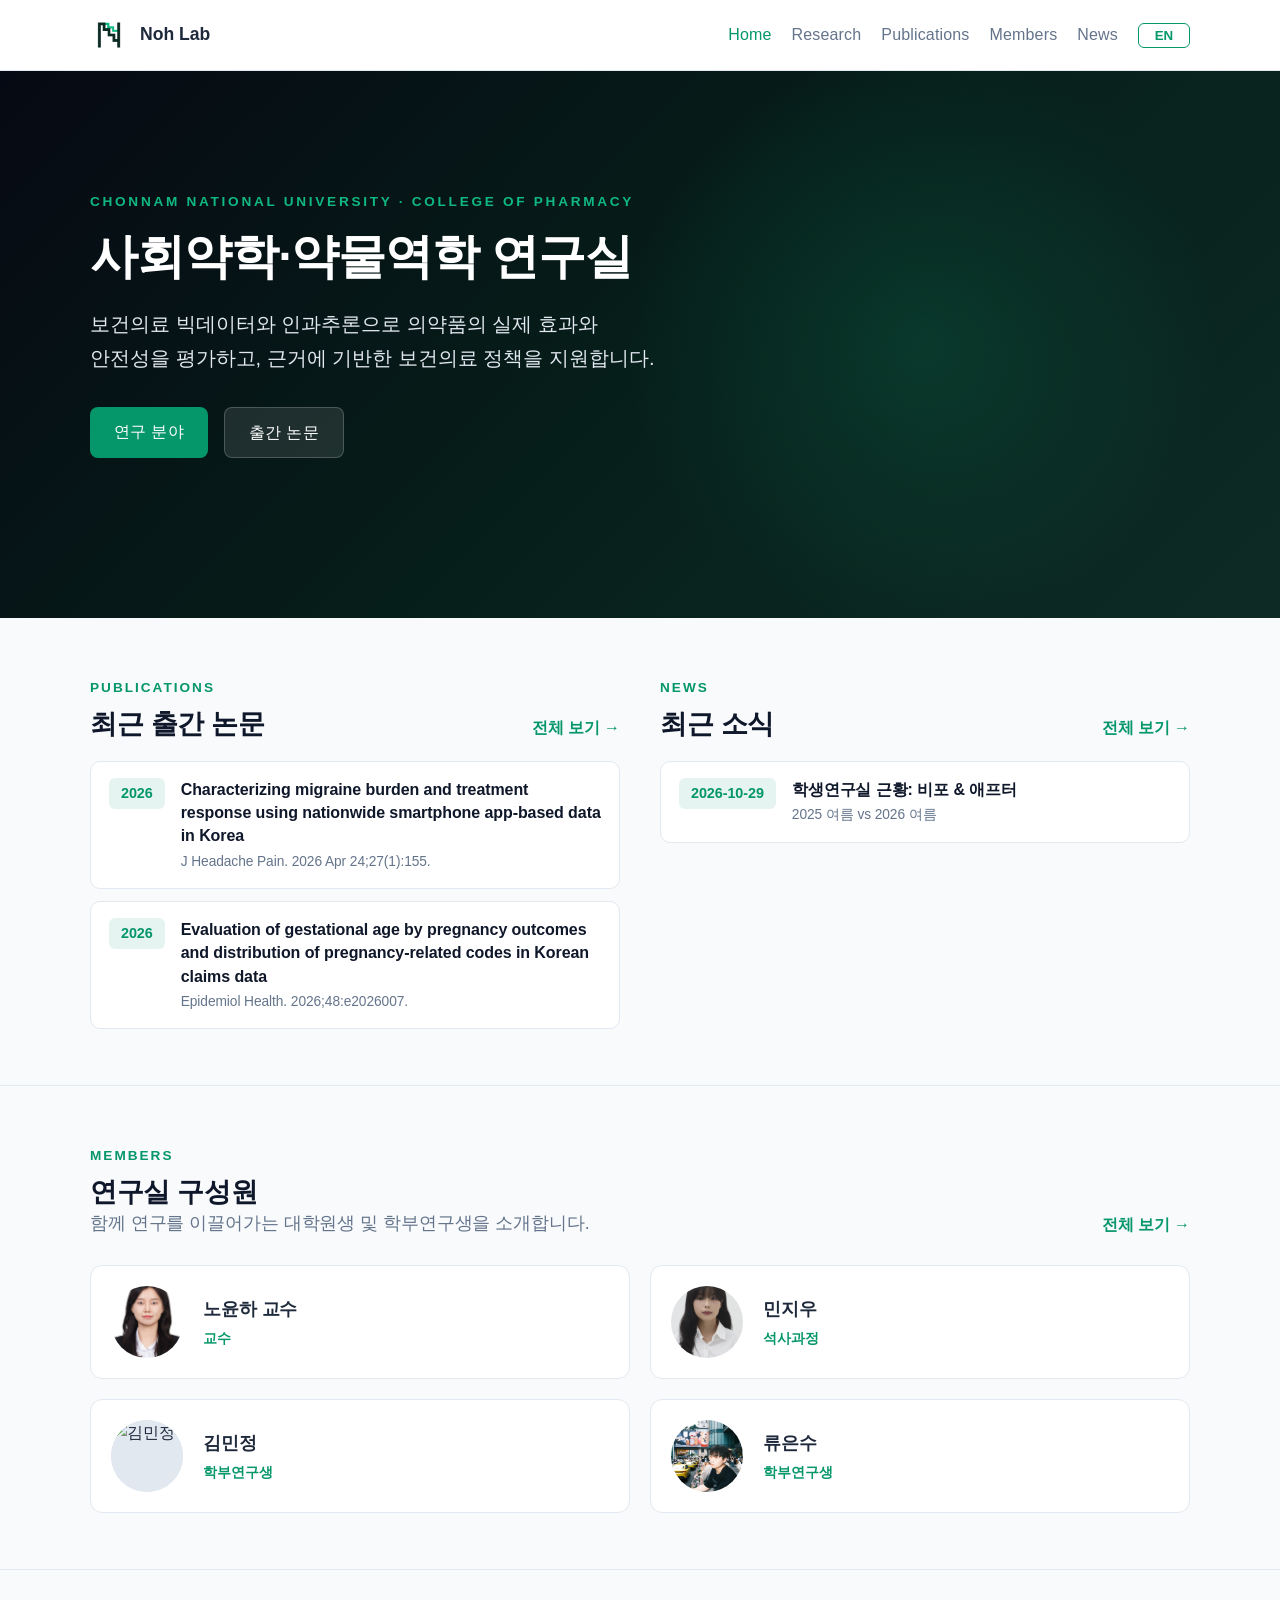
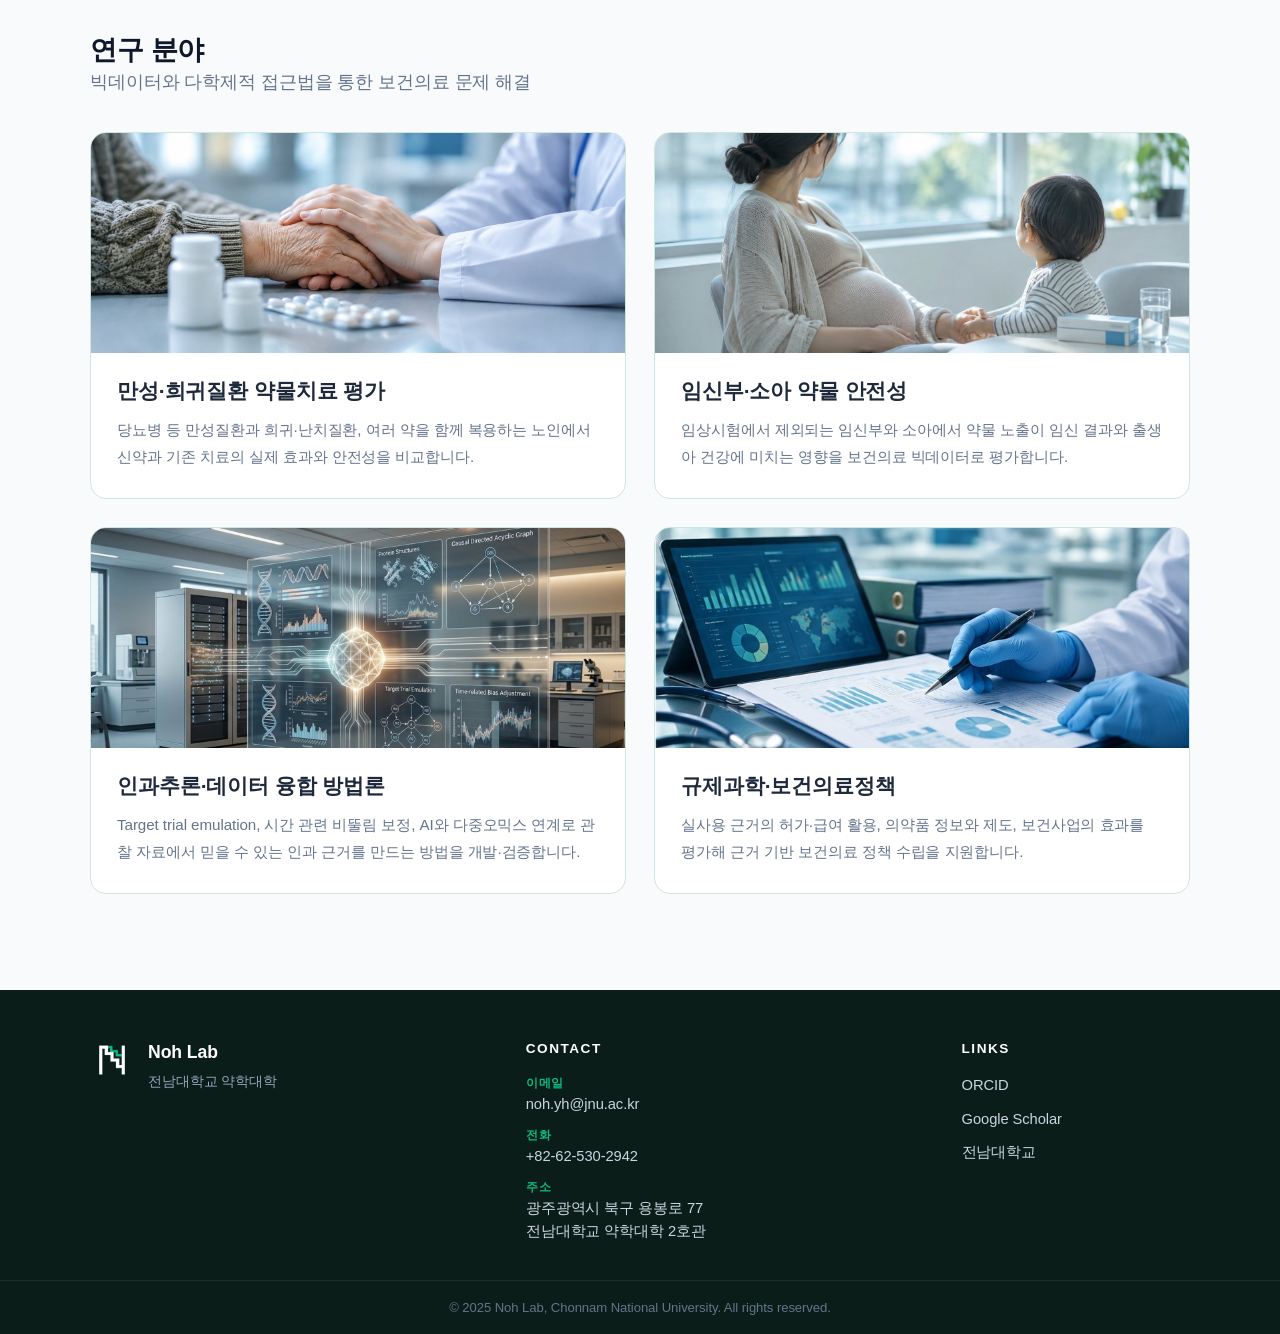
==== index.html @ 60d16206 "대표 논문을 기존 5편으로, 카카오톡 등 공유용 대표 이미지(og:image)와 설명 추가 Co-Authored-By: Claude Opus 5.5 <noreply@anthropi" ====
<!DOCTYPE html>
<html lang="ko">
<head>
  <meta charset="UTF-8">
  <meta name="viewport" content="width=device-width, initial-scale=1.0">
  <title>Noh Lab | 전남대학교 약학대학</title>
  <meta property="og:type" content="website">
  <meta property="og:site_name" content="Noh Lab">
  <meta property="og:title" content="Noh Lab | 전남대학교 약학대학">
  <meta property="og:description" content="전남대학교 약학대학 사회약학연구실(노윤하 교수)">
  <meta property="og:url" content="https://nohlab-research.github.io/">
  <meta property="og:image" content="https://nohlab-research.github.io/images/og-image.jpg">
  <meta property="og:image:width" content="1200">
  <meta property="og:image:height" content="630">
  <meta name="twitter:card" content="summary_large_image">
  <meta name="description" content="전남대학교 약학대학 노윤하 교수 연구실(사회약학 & 약물역학 연구실) 공식 홈페이지입니다. 보건의료 빅데이터 분석, Real-World Evidence(RWE), 약물 안전성 및 보건의료 정책 연구를 수행합니다.">
  <meta name="keywords" content="노윤하, 노윤하 교수, 전남대학교 약학대학, 사회약학, 약물역학, 사회약학 연구실, 약물역학 연구실, 약대 연구실, 약학 연구실, RWD, RWE, 보건의료 빅데이터">
  <meta name="google-site-verification" content="fO2iC1Ak4Dqqgbn_Cw4BAH_fTTFtaWDQc3sM4y-HSIg" />
  <link rel="icon" type="image/png" href="images/logo.png">
  <link rel="preconnect" href="https://fonts.googleapis.com">
  <link rel="preconnect" href="https://fonts.gstatic.com" crossorigin>
  <link rel="stylesheet" href="https://cdn.jsdelivr.net/gh/orioncactus/pretendard/dist/web/static/pretendard.css">
  <link rel="stylesheet" href="css/style.css">
</head>
<body>
  <header class="site-header">
    <div class="container header-inner">
      <a class="brand" href="index">
        <!-- 로고 교체: images/logo.png 파일만 바꿔 넣으면 모든 페이지에 반영됩니다 -->
        <img class="brand-logo" src="images/logo.png" alt="Noh Lab logo">
        <span class="brand-text">
          <span class="brand-name">Noh Lab</span>
        </span>
      </a>
      <div class="header-right">
        <nav class="site-nav">
        <a href="index" class="active" data-i18n="nav_home">Home</a>
        <a href="research" data-i18n="nav_research">Research</a>
        <a href="publications" data-i18n="nav_publications">Publications</a>
        <a href="members" data-i18n="nav_members">Members</a>
        <a href="news" data-i18n="nav_news">News</a>
        </nav>
        <button id="lang-toggle-btn" class="lang-btn">EN</button>
        <button class="nav-toggle" id="nav-toggle" type="button" aria-label="Menu" aria-expanded="false"><span></span><span></span><span></span></button>
      </div>
    </div>
  </header>

  <main>
    <section class="hero" id="hero-bg">
      <div class="container hero-inner">
        <span class="tagline" data-i18n="hero_tagline">CHONNAM NATIONAL UNIVERSITY · COLLEGE OF PHARMACY</span>
        <h1 data-i18n="hero_title">사회약학·약물역학 연구실</h1>
        <p class="subtitle" data-i18n="hero_sub">보건의료 빅데이터와 인과추론으로 의약품의 실제 효과와 안전성을 평가하고, 근거에 기반한 보건의료 정책을 지원합니다.</p>
        <div class="hero-cta">
          <a class="btn btn-primary" href="research" data-i18n="hero_btn1">연구 분야</a>
          <a class="btn btn-secondary" href="publications" data-i18n="hero_btn2">출간 논문</a>
        </div>
      </div>
    </section>

    <section class="container section latest-section">
      <div class="latest-grid">
        <div class="latest-col">
          <div class="section-head-row">
            <div>
              <span class="tagline" style="color:var(--primary-color);" data-i18n="home_pub_tag">Publications</span>
              <h2 class="section-title" data-i18n="home_pub_title">최근 출간 논문</h2>
            </div>
            <a class="see-all-link" href="publications" data-i18n="see_all">전체 보기 →</a>
          </div>
          <div class="feed-list" id="latest-pubs"></div>
        </div>
        <div class="latest-col">
          <div class="section-head-row">
            <div>
              <span class="tagline" style="color:var(--primary-color);" data-i18n="home_news_tag">News</span>
              <h2 class="section-title" data-i18n="home_news_title">최근 소식</h2>
            </div>
            <a class="see-all-link" href="news" data-i18n="see_all">전체 보기 →</a>
          </div>
          <div class="feed-list" id="latest-news"></div>
        </div>
      </div>
    </section>

    <!-- 2. 구성원 -->
    <section class="overview-section">
      <div class="container">
        <div class="section-head-row">
          <div>
            <span class="tagline" style="color:var(--primary-color);" data-i18n="home_member_tag">Members</span>
            <h2 class="section-title" data-i18n="home_member_title">연구실 구성원</h2>
            <p class="section-desc" style="margin-bottom:0;" data-i18n="home_member_sub">함께 연구를 이끌어가는 대학원생 및 학부연구생을 소개합니다.</p>
          </div>
          <a class="see-all-link" href="members" data-i18n="see_all">전체 보기 →</a>
        </div>
        <div class="member-preview-grid" style="margin-top:28px;">
          <div class="member-preview-card">
            <div class="member-photo-wrapper"><img class="member-photo" src="images/professor.jpg" onerror="this.onerror=null; this.src='images/placeholder-avatar.svg'" alt="노윤하 교수"></div>
            <div class="member-info">
              <h4 data-i18n="mem_prof_name">노윤하 교수</h4>
              <p class="role" data-i18n="mem_prof_role">Professor</p>
            </div>
          </div>
          <div class="member-preview-card">
            <div class="member-photo-wrapper"><img class="member-photo" src="images/student_mjw.jpg" onerror="this.onerror=null; this.src='images/placeholder-avatar.svg'" alt="민지우"></div>
            <div class="member-info">
              <h4 data-i18n="mem_s1_name">민지우</h4>
              <p class="role" data-i18n="mem_s1_role">Master's Course</p>
            </div>
          </div>
          <div class="member-preview-card">
            <div class="member-photo-wrapper"><img class="member-photo" src="images/student_kmj.jpg" onerror="this.onerror=null; this.src='images/placeholder-avatar.svg'" alt="김민정"></div>
            <div class="member-info">
              <h4 data-i18n="mem_s2_name">김민정</h4>
              <p class="role" data-i18n="mem_s2_role">Bachelor's Course</p>
            </div>
          </div>
          <div class="member-preview-card">
            <div class="member-photo-wrapper"><img class="member-photo" src="images/student_les.jpg" onerror="this.onerror=null; this.src='images/placeholder-avatar.svg'" alt="류은수"></div>
            <div class="member-info">
              <h4 data-i18n="mem_s3_name">류은수</h4>
              <p class="role" data-i18n="mem_s3_role">Bachelor's Course</p>
            </div>
          </div>
        </div>
      </div>
    </section>

    <!-- 3. 연구 분야 (최하단) - 카드를 누르면 Research 페이지로 이동 -->
    <section class="overview-section">
      <div class="container">
        <h2 class="section-title" data-i18n="res_title">연구 분야 (Research)</h2>
        <p class="section-desc" data-i18n="res_sub">빅데이터와 다학제적 접근법을 통한 보건의료 문제 해결</p>
        <div class="research-list research-list-3">
          <a class="research-item" href="research">
            <!-- 이미지: images/home-research-1.jpg 파일명을 실제 파일명으로 바꿔주세요 -->
            <div class="research-img"><img src="images/research-1.jpg" alt="" onerror="this.style.display='none'"></div>
            <div class="research-body">
              <h3 data-i18n="res_c1_t">만성·희귀질환 약물치료 평가</h3>
              <p data-i18n="res_c1_d">당뇨병 등 만성질환과 희귀·난치질환, 여러 약을 함께 복용하는 노인에서 신약과 기존 치료의 실제 효과와 안전성을 비교합니다.</p>
            </div>
          </a>
          <a class="research-item" href="research">
            <!-- 이미지: images/home-research-2.jpg 파일명을 실제 파일명으로 바꿔주세요 -->
            <div class="research-img"><img src="images/research-2.jpg" alt="" onerror="this.style.display='none'"></div>
            <div class="research-body">
              <h3 data-i18n="res_c2_t">임신부·소아 약물 안전성</h3>
              <p data-i18n="res_c2_d">임상시험에서 제외되는 임신부와 소아에서 약물 노출이 임신 결과와 출생아 건강에 미치는 영향을 보건의료 빅데이터로 평가합니다.</p>
            </div>
          </a>
          <a class="research-item" href="research">
            <!-- 이미지: images/home-research-3.jpg 파일명을 실제 파일명으로 바꿔주세요 -->
            <div class="research-img"><img src="images/research-3.jpg" alt="" onerror="this.style.display='none'"></div>
            <div class="research-body">
              <h3 data-i18n="res_c3_t">인과추론·데이터 융합 방법론</h3>
              <p data-i18n="res_c3_d">Target trial emulation, 시간 관련 비뚤림 보정, AI와 다중오믹스 연계로 관찰 자료에서 믿을 수 있는 인과 근거를 만드는 방법을 개발·검증합니다.</p>
            </div>
          </a>
          <a class="research-item" href="research">
            <!-- 이미지: images/home-research-4.jpg 파일명을 실제 파일명으로 바꿔주세요 -->
            <div class="research-img"><img src="images/research-4.jpg" alt="" onerror="this.style.display='none'"></div>
            <div class="research-body">
              <h3 data-i18n="res_c4_t">규제과학·보건의료정책</h3>
              <p data-i18n="res_c4_d">실사용 근거의 허가·급여 활용, 의약품 정보와 제도, 보건사업의 효과를 평가해 근거 기반 보건의료 정책 수립을 지원합니다.</p>
            </div>  
          </a>
        </div>
      </div>
    </section>
  </main>

  <footer class="site-footer">
    <div class="container footer-inner">
      <div class="footer-brand">
        <img class="footer-logo" src="images/logo-white.png" alt="Noh Lab logo">
        <div>
          <strong data-i18n="footer_lab">Noh Lab</strong>
          <span data-i18n="footer_affil">College of Pharmacy, Chonnam National University</span>
        </div>
      </div>
      <div class="footer-col">
        <h2 data-i18n="footer_contact">Contact</h2>
        <ul>
          <li><span class="f-label" data-i18n="footer_email">Email</span><a href="mailto:noh.yh@jnu.ac.kr">noh.yh@jnu.ac.kr</a></li>
          <li><span class="f-label" data-i18n="footer_tel">Tel</span><a href="tel:+82625302942">+82-62-530-2942</a></li>
          <li><span class="f-label" data-i18n="footer_addr_label">Address</span><span data-i18n="footer_addr">Building 2, 77 Yongbong-ro, Buk-gu<br>Chonnam National University, Gwangju, South Korea</span></li>
        </ul>
      </div>
      <div class="footer-col">
        <h2 data-i18n="footer_links">Links</h2>
        <ul>
          <li><a href="https://orcid.org/0000-0002-3645-7358" target="_blank" rel="noopener noreferrer">ORCID</a></li>
          <li><a href="https://scholar.google.com/citations?user=eHgq3aEAAAAJ" target="_blank" rel="noopener noreferrer">Google Scholar</a></li>
          <li><a href="https://www.jnu.ac.kr" target="_blank" rel="noopener noreferrer" data-i18n="footer_univ">Chonnam National University</a></li>
        </ul>
      </div>
    </div>
    <div class="footer-bottom">&copy; 2025 Noh Lab, Chonnam National University. All rights reserved.</div>
  </footer>

  <script src="js/main.js"></script>
  <script src="js/home-feed.js"></script>
  <script src="js/i18n.js"></script>
  <script src="js/i18n-extra.js"></script>
  <script src="js/nav.js"></script>
</body>
</html>
---- css/style.css ----
/* ==========================================================================
   css/style.css - 통합 스타일시트 (Noh Lab)
   ========================================================================== */
:root {
  --primary-color: #059669;
  --primary-light: #10b981;
  --primary-dark: #047857;  /* 구성원 페이지 직함·연도·과정 표기 */
  --bg-color: #f8fafc;
  --card-bg: #ffffff;
  --text-main: #0f172a;
  --text-muted: #64748b;
  --border-color: #e2e8f0;
  --header-h: 70px;
  --font-sans: "Pretendard", "Apple SD Gothic Neo", "Malgun Gothic", sans-serif;
  --font-serif: var(--font-sans);
}

* { box-sizing: border-box; margin: 0; padding: 0; }
html { scroll-behavior: smooth; -webkit-text-size-adjust: 100%; }
body {
  font-family: var(--font-sans);
  background-color: var(--bg-color);
  color: var(--text-main);
  line-height: 1.6;
  overflow-x: hidden;
  overflow-wrap: break-word;
}
img { max-width: 100%; }
a { color: inherit; text-decoration: none; }
.container { max-width: 1140px; margin: 0 auto; padding: 0 20px; }
.section { padding-top: 60px; padding-bottom: 60px; }
.page-title { font-size: 2.2rem; font-weight: 800; margin-bottom: 8px; color: var(--text-main); }
.section-desc { color: var(--text-muted); margin-bottom: 36px; font-size: 1.1rem; }

/* ---------- Header & Nav ---------- */
.header-right { display: flex; align-items: center; gap: 20px; }
.site-header {
  background: rgba(255, 255, 255, 0.95);
  backdrop-filter: blur(8px);
  border-bottom: 1px solid var(--border-color);
  position: sticky; top: 0; z-index: 100;
}
.header-inner { display: flex; justify-content: space-between; align-items: center; height: var(--header-h); gap: 12px; }
.brand { display: flex; align-items: center; gap: 12px; min-width: 0; }
.brand-logo { width: 38px; height: 38px; object-fit: contain; border-radius: 8px; flex-shrink: 0; display: block; }
.brand-text { display: flex; flex-direction: column; min-width: 0; }
.brand-name { font-weight: 700; font-size: 1.1rem; display: block; line-height: 1.25; }
.brand-affil { font-size: 0.8rem; color: var(--text-muted); display: block; line-height: 1.25; }
.site-nav { display: flex; align-items: center; gap: 20px; }
.site-nav a { font-weight: 600; color: var(--text-muted); transition: color 0.2s; }
.site-nav a:hover, .site-nav a.active { color: var(--primary-color); }

.nav-toggle {
  display: none; width: 42px; height: 42px; flex-shrink: 0;
  background: transparent; border: 1px solid var(--border-color); border-radius: 8px;
  cursor: pointer; flex-direction: column; align-items: center; justify-content: center; gap: 5px;
}
.nav-toggle span { display: block; width: 20px; height: 2px; background: var(--text-main); border-radius: 2px; }

.lang-btn {
  background: transparent; border: 1.5px solid var(--primary-color); color: var(--primary-color);
  padding: 4px 12px; border-radius: 6px; font-weight: 700; cursor: pointer; transition: all 0.2s;
}
.lang-btn:hover { background: var(--primary-color); color: #fff; }

/* ---------- Hero ---------- */
.hero {
  position: relative;
  background: linear-gradient(135deg, #060913 0%, #061e19 50%, #0d2b24 100%);
  color: #fff; padding: 140px 0 110px 0; overflow: hidden; text-align: center;
}
.hero::before {
  content: ""; position: absolute; top: 50%; left: 50%; transform: translate(-50%, -50%);
  width: 600px; height: 600px; max-width: 100%;
  background: radial-gradient(circle, rgba(16, 185, 129, 0.15) 0%, rgba(0,0,0,0) 70%);
  pointer-events: none; z-index: 1;
}
.hero-inner { position: relative; z-index: 2; }
.tagline { color: var(--primary-light); font-weight: 700; letter-spacing: 1.5px; text-transform: uppercase; font-size: 0.85rem; }
.hero h1 { font-size: 2.8rem; margin: 16px 0; font-weight: 800; word-break: keep-all; }
.hero .subtitle { font-size: 1.2rem; color: #94a3b8; margin-bottom: 32px; word-break: keep-all; }
.hero-cta { display: flex; gap: 16px; justify-content: center; flex-wrap: wrap; }
.btn { padding: 12px 24px; border-radius: 8px; font-weight: 600; cursor: pointer; border: none; display: inline-block; transition: all 0.2s; }
.btn-primary { background: var(--primary-color); color: #fff; }
.btn-primary:hover { background: var(--primary-light); }
.btn-secondary { background: rgba(255,255,255,0.1); color: #fff; border: 1px solid rgba(255,255,255,0.2); }
.btn-secondary:hover { background: rgba(255,255,255,0.2); }

/* ---------- Home: research summary cards ---------- */
.research-grid { display: grid; grid-template-columns: repeat(auto-fit, minmax(min(100%, 300px), 1fr)); gap: 24px; }
.research-card {
  background: var(--card-bg); border: 1px solid var(--border-color); border-radius: 12px;
  padding: 32px; transition: all 0.25s; position: relative; overflow: hidden;
}
.research-card::before { content: ""; position: absolute; top: 0; left: 0; width: 100%; height: 4px; background: var(--primary-color); opacity: 0; transition: opacity 0.25s; }
.research-card:hover { transform: translateY(-5px); box-shadow: 0 12px 20px -5px rgba(0,0,0,0.08); }
.research-card:hover::before { opacity: 1; }
.research-card h3 { font-size: 1.3rem; margin-bottom: 12px; font-weight: 700; }
.research-card p { color: var(--text-muted); font-size: 0.95rem; line-height: 1.6; }

/* ---------- Home: overview sections ---------- */
.overview-section { padding: 56px 0; border-top: 1px solid var(--border-color); }
.section-head-row { display: flex; justify-content: space-between; align-items: flex-end; gap: 16px; flex-wrap: wrap; }
.see-all-link { color: var(--primary-color); font-weight: 700; white-space: nowrap; }
.see-all-link:hover { text-decoration: underline; }
.preview-grid { display: grid; grid-template-columns: repeat(auto-fit, minmax(min(100%, 280px), 1fr)); gap: 20px; }
.pub-preview-card {
  display: block; background: var(--card-bg); border: 1px solid var(--border-color); border-radius: 12px;
  padding: 24px; transition: all 0.2s;
}
.pub-preview-card:hover { border-color: var(--primary-color); transform: translateY(-3px); box-shadow: 0 10px 18px -8px rgba(0,0,0,0.1); }
.pub-preview-card h4 { font-size: 1.02rem; line-height: 1.45; margin: 12px 0 8px; }
.pub-preview-card p { color: var(--text-muted); font-size: 0.9rem; font-style: italic; }
.pub-year { display: inline-block; background: rgba(5, 150, 105, 0.1); color: var(--primary-color); font-weight: 800; padding: 4px 12px; border-radius: 6px; font-size: 0.9rem; }

/* ---------- Research page ---------- */
.research-list { display: grid; grid-template-columns: repeat(2, minmax(0, 1fr)); gap: 28px; }
.research-item {
  background: var(--card-bg); border: 1px solid #cfe6dd; border-radius: 16px; overflow: hidden;
  display: flex; flex-direction: column; transition: box-shadow 0.25s, transform 0.25s;
}
.research-item:hover { transform: translateY(-4px); box-shadow: 0 14px 28px rgba(5, 150, 105, 0.12); }
.research-img { width: 100%; height: 220px; background: linear-gradient(135deg, #d1fae5, #e0f2fe); overflow: hidden; }
.research-img img { width: 100%; height: 100%; object-fit: cover; display: block; }
.research-body { padding: 24px 26px 28px; display: flex; flex-direction: column; flex-grow: 1; }
.research-body h3 { font-size: 1.3rem; font-weight: 700; margin-bottom: 12px; line-height: 1.35; }
.research-body p { color: var(--text-muted); font-size: 0.95rem; line-height: 1.75; }
.research-tags { display: flex; flex-wrap: wrap; gap: 8px; margin-top: 18px; }
.research-tags span {
  background: #f1f5f9; color: #475569; font-size: 0.82rem; font-weight: 600;
  padding: 4px 12px; border-radius: 6px; border: 1px solid var(--border-color);
}

/* ---------- Publications ---------- */
.pub-sec-title { display: flex; align-items: baseline; gap: 8px; margin: 0 0 16px; padding-bottom: 8px; border-bottom: 2px solid var(--primary-color); font-size: 1.35rem; font-weight: 800; color: var(--text-main); }
.pub-sec-count { font-size: 0.9rem; font-weight: 700; color: var(--primary-color); }
.pub-rep { margin-bottom: 44px; }
.pub-rep > summary { list-style: none; cursor: pointer; }
.pub-rep > summary::-webkit-details-marker { display: none; }
.pub-rep > summary::after { content: ""; width: 8px; height: 8px; border-right: 2px solid var(--text-muted); border-bottom: 2px solid var(--text-muted); transform: rotate(45deg); margin-left: auto; margin-right: 6px; align-self: center; transition: transform 0.2s; }
.pub-rep[open] > summary::after { transform: rotate(-135deg); }
.pub-rep:not([open]) { margin-bottom: 28px; }
.pub-rep:not([open]) > summary { margin-bottom: 0; }
.pub-sec-all { margin-bottom: 24px; }
.pub-number-year { font-size: 0.8rem; }
.pub-if { display: inline-block; font-style: normal; font-size: 0.75rem; font-weight: 700; color: var(--primary-dark); background: #ecfdf5; border-radius: 4px; padding: 1px 7px; margin-left: 4px; }
.pub-list { list-style: none; display: flex; flex-direction: column; gap: 12px; }
.pub-year-heading { margin-top: 28px; }
.pub-year-heading:first-child { margin-top: 0; }
.pub-year-heading h2 {
  display: flex; align-items: center; gap: 12px; font-size: 1.6rem; font-weight: 800;
  padding-bottom: 8px; border-bottom: 2px solid var(--primary-color);
}
.pub-year-count {
  font-size: 0.8rem; font-weight: 700; color: var(--primary-color);
  background: rgba(5, 150, 105, 0.1); padding: 2px 10px; border-radius: 999px;
}
.pub-item {
  background: var(--card-bg); border: 1px solid var(--border-color); border-radius: 10px;
  padding: 18px 22px; display: flex; gap: 20px; align-items: flex-start; transition: border-color 0.2s;
}
.pub-item:hover { border-color: var(--primary-color); }
.pub-number {
  flex-shrink: 0; min-width: 44px; text-align: center; font-family: ui-monospace, SFMono-Regular, Menlo, monospace;
  font-weight: 800; font-size: 0.9rem; color: var(--primary-color);
  background: rgba(5, 150, 105, 0.1); padding: 4px 8px; border-radius: 6px;
}
.pub-details { min-width: 0; flex: 1; }
.pub-title { font-weight: 700; font-size: 1.05rem; color: var(--text-main); display: inline-block; margin-bottom: 6px; line-height: 1.45; }
a.pub-title:hover { color: var(--primary-color); text-decoration: underline; }
.pub-authors { color: var(--text-main); font-size: 0.93rem; margin-bottom: 2px; }
.pub-journal { color: var(--text-muted); font-size: 0.88rem; font-style: italic; }

/* ---------- Members ---------- */
.member-group { margin-bottom: 50px; }
.member-group h2 { font-size: 1.5rem; font-weight: 800; margin-bottom: 24px; border-bottom: 2px solid var(--border-color); padding-bottom: 10px; }

.pi-card {
  display: grid; grid-template-columns: 200px minmax(0, 1fr); gap: 36px;
  background: var(--card-bg); border: 1px solid var(--border-color); border-radius: 16px;
  padding: 36px; box-shadow: 0 4px 6px -1px rgba(0,0,0,0.03);
}
.pi-photo { width: 100%; height: 250px; background: #e2e8f0; border-radius: 12px; overflow: hidden; }
.pi-photo img { width: 100%; height: 100%; object-fit: cover; display: block; }
.pi-contact { list-style: none; margin-top: 18px; display: flex; flex-direction: column; gap: 14px; font-size: 0.9rem; }
.pi-contact-label { display: block; font-size: 0.75rem; font-weight: 800; letter-spacing: 0.5px; text-transform: uppercase; color: var(--primary-color); margin-bottom: 3px; }
.pi-contact a { color: var(--text-main); font-weight: 600; word-break: break-word; }
.pi-contact a:hover { color: var(--primary-color); text-decoration: underline; }
.pi-contact.pi-contact-list { gap: 0; }
.pi-contact-list li { border-bottom: 1px solid var(--border-color); }
.pi-contact-list li:first-child { border-top: 1px solid var(--border-color); }
.pi-contact-list a { display: flex; align-items: center; gap: 10px; padding: 10px 2px; font-weight: 500; }
.pi-contact-list a:hover { text-decoration: none; }
.pi-ic { display: inline-flex; width: 16px; height: 16px; flex-shrink: 0; }
.pi-ic svg { width: 100%; height: 100%; display: block; }
.pi-ic-email { color: var(--text-muted); }
.pi-ic-orcid { color: #A6CE39; }
.pi-ic-scholar { color: #4285F4; }
.pi-ic-pubmed { color: #326599; }
.pi-header { margin-bottom: 16px; }
.pi-name { font-size: 1.6rem; font-weight: 800; margin-bottom: 4px; }
.pi-title { color: var(--primary-dark); font-weight: 700; font-size: 1rem; }
.pi-section-title { font-weight: 700; font-size: 1rem; margin: 16px 0 6px 0; color: var(--text-main); }
.pi-title { display: block; }
.pi-affil { display: block; margin-top: 4px; color: #475569; font-weight: 700; font-size: 0.92rem; }
.pi-bio { color: #475569; font-size: 0.95rem; line-height: 1.75; margin: 4px 0 4px; }
.pi-info > .pi-section-title { margin: 26px 0 0; padding-bottom: 10px; border-bottom: 1px solid #cbd5e1; font-size: 0.95rem; }
.pi-chips { display: flex; flex-wrap: wrap; gap: 8px; margin-top: 14px; }
.pi-chips span { background: #f1f5f9; border: 1px solid var(--border-color); border-radius: 999px; padding: 6px 14px; font-size: 0.88rem; font-weight: 500; color: #334155; }
.tl-row { display: grid; grid-template-columns: 138px minmax(0, 1fr); gap: 16px; padding: 13px 0; border-bottom: 1px solid var(--border-color); }
.tl-year { color: var(--primary-dark); font-weight: 700; font-size: 0.85rem; white-space: nowrap; padding-top: 2px; }
.tl-title { font-weight: 600; color: var(--text-main); font-size: 0.95rem; line-height: 1.5; }
.tl-sub { color: var(--text-muted); font-size: 0.86rem; margin-top: 3px; line-height: 1.5; }
.tl-one { padding: 10px 0; }
.tl-one .tl-title { font-weight: 500; }
.pi-more { margin-top: 26px; }
.pi-more summary { list-style: none; cursor: pointer; font-weight: 800; font-size: 0.95rem; color: var(--text-main); padding-bottom: 10px; border-bottom: 1px solid #cbd5e1; display: flex; align-items: center; gap: 8px; }
.pi-more summary::-webkit-details-marker { display: none; }
.pi-more summary::after { content: ""; width: 7px; height: 7px; border-right: 2px solid var(--text-muted); border-bottom: 2px solid var(--text-muted); transform: rotate(45deg); margin-left: auto; margin-right: 4px; transition: transform 0.2s; }
.pi-more[open] summary::after { transform: rotate(-135deg); }
.pi-more summary:hover { color: var(--primary-dark); }
.pi-more-count { font-size: 0.75rem; font-weight: 700; color: var(--text-muted); background: #f1f5f9; border-radius: 999px; padding: 1px 8px; }
.pi-list { list-style: none; color: var(--text-muted); font-size: 0.92rem; }
.pi-list li { position: relative; padding-left: 14px; margin-bottom: 5px; }
.pi-list li::before { content: "•"; position: absolute; left: 0; color: var(--primary-color); font-weight: bold; }
.pi-list a { color: var(--primary-color); font-weight: 700; }
.pi-timeline-date { font-weight: 600; color: var(--text-main); }

.member-grid { display: grid; grid-template-columns: repeat(4, minmax(0, 1fr)); gap: 20px; }
.member-card {
  background: var(--card-bg); border: 1px solid var(--border-color); border-radius: 12px;
  padding: 20px 14px; text-align: center; transition: transform 0.2s;
}
.member-card:hover { transform: translateY(-4px); }
.member-photo {
  width: 110px; height: 130px; margin: 0 auto 16px auto; background: #e2e8f0; border-radius: 10px;
  overflow: hidden; display: flex; align-items: center; justify-content: center;
}
.member-photo img { width: 100%; height: 100%; object-fit: cover; }
.member-card h4 { font-size: 1.1rem; font-weight: 700; margin-bottom: 4px; }
.member-card .role { font-size: 0.85rem; color: var(--primary-dark); font-weight: 700; }

/* Home member preview */
.member-preview-grid { display: grid; grid-template-columns: repeat(2, minmax(0, 1fr)); gap: 20px; }
.member-preview-card {
  background: var(--card-bg); border: 1px solid var(--border-color); border-radius: 12px; padding: 20px;
  display: flex; align-items: center; gap: 20px; transition: transform 0.2s, border-color 0.2s;
}
.member-preview-card:hover { transform: translateY(-3px); border-color: var(--primary-color); }
.member-photo-wrapper { width: 72px; height: 72px; flex-shrink: 0; border-radius: 50%; overflow: hidden; background: #e2e8f0; }
.member-photo-wrapper .member-photo { width: 100%; height: 100%; margin: 0; border-radius: 0; object-fit: cover; display: block; }
.member-info h4 { font-size: 1.1rem; font-weight: 700; margin-bottom: 4px; }
.member-info .role { font-size: 0.88rem; color: var(--primary-color); font-weight: 600; margin: 0; }

/* ---------- News ---------- */
.news-header-actions { display: flex; justify-content: space-between; align-items: center; gap: 12px; flex-wrap: wrap; margin-bottom: 24px; }
.news-feed { display: grid; grid-template-columns: repeat(auto-fill, minmax(min(100%, 320px), 1fr)); gap: 24px; }
.news-card { background: var(--card-bg); border: 1px solid var(--border-color); border-radius: 12px; overflow: hidden; display: flex; flex-direction: column; }
.news-img { width: 100%; height: 180px; object-fit: cover; background: #e2e8f0; }
.news-body { padding: 20px; display: flex; flex-direction: column; flex-grow: 1; }
.news-meta { display: flex; justify-content: space-between; align-items: center; gap: 8px; margin-bottom: 8px; color: var(--text-muted); font-size: 0.85rem; }
.news-filters { display: flex; flex-wrap: wrap; gap: 8px; margin: -8px 0 24px; }
.news-filter {
  display: inline-flex; align-items: center; gap: 6px; font-family: inherit; cursor: pointer;
  background: #f1f5f9; color: #475569; font-size: 0.88rem; font-weight: 600;
  padding: 6px 14px; border-radius: 999px; border: 1px solid var(--border-color); transition: background 0.2s, color 0.2s, border-color 0.2s;
}
.news-filter:hover { border-color: var(--primary-color); color: var(--primary-color); }
.news-filter.active { background: var(--primary-color); border-color: var(--primary-color); color: #fff; }
.news-filter-count { font-size: 0.75rem; font-weight: 700; opacity: 0.7; }
.news-cat { display: inline-block; background: #ecfdf5; color: var(--primary-color); font-size: 0.78rem; font-weight: 700; padding: 2px 10px; border-radius: 6px; }
.news-thumbs { display: flex; gap: 6px; padding: 8px 12px 0; overflow-x: auto; }
.news-thumb { flex: 0 0 auto; width: 52px; height: 40px; padding: 0; border: 2px solid transparent; border-radius: 6px; overflow: hidden; cursor: pointer; background: #e2e8f0; }
.news-thumb img { width: 100%; height: 100%; object-fit: cover; display: block; }
.news-thumb.active { border-color: var(--primary-color); }
.news-card h3 { font-size: 1.15rem; font-weight: 700; margin-bottom: 8px; }
.news-card p { color: var(--text-muted); font-size: 0.9rem; line-height: 1.5; white-space: pre-wrap; }

/* ---------- Footer ---------- */
.site-footer { background: #0b1d19; color: #cbd5e1; margin-top: 40px; }
.footer-inner { display: grid; grid-template-columns: 1.4fr 1.4fr 0.8fr; gap: 36px; padding-top: 48px; padding-bottom: 36px; }
.footer-brand { display: flex; gap: 14px; align-items: flex-start; }
.footer-logo { width: 44px; height: 44px; object-fit: contain; border-radius: 8px; flex-shrink: 0; }
.footer-brand strong { display: block; color: #fff; font-size: 1.1rem; margin-bottom: 4px; }
.footer-brand span { display: block; font-size: 0.88rem; color: #94a3b8; line-height: 1.5; }
.footer-col h2 { color: #fff; font-size: 0.85rem; letter-spacing: 1.5px; text-transform: uppercase; margin-bottom: 14px; }
.footer-col ul { list-style: none; display: flex; flex-direction: column; gap: 10px; font-size: 0.92rem; }
.footer-col a { color: #cbd5e1; transition: color 0.2s; }
.footer-col a:hover { color: var(--primary-light); }
.f-label { display: block; font-size: 0.72rem; font-weight: 700; letter-spacing: 0.8px; text-transform: uppercase; color: var(--primary-light); }
.footer-bottom { border-top: 1px solid rgba(255,255,255,0.08); text-align: center; padding: 16px 20px; font-size: 0.82rem; color: #64748b; }

/* ==========================================================================
   Responsive
   ========================================================================== */
@media (max-width: 960px) {
  .research-list { grid-template-columns: minmax(0, 1fr); }
  .footer-inner { grid-template-columns: minmax(0, 1fr) minmax(0, 1fr); }
  .footer-brand { grid-column: 1 / -1; }
}

@media (max-width: 820px) {
  .nav-toggle { display: inline-flex; }
  .header-inner { position: relative; }
  .site-nav {
    display: none; position: absolute; top: var(--header-h); left: 0; right: 0;
    flex-direction: column; align-items: stretch; gap: 0;
    background: #fff; border-bottom: 1px solid var(--border-color);
    box-shadow: 0 12px 20px rgba(0,0,0,0.06); padding: 8px 20px 16px;
  }
  .site-nav.open { display: flex; }
  .site-nav a { padding: 12px 0; border-bottom: 1px solid var(--border-color); }
  .header-right { gap: 10px; }

  .pi-card { grid-template-columns: minmax(0, 1fr); padding: 24px; gap: 24px; }
  .pi-photo { max-width: 200px; height: 250px; }
  .tl-row { grid-template-columns: minmax(0, 1fr); gap: 2px; }
  .member-grid { grid-template-columns: repeat(2, minmax(0, 1fr)); }
}

@media (max-width: 640px) {
  .section { padding-top: 40px; padding-bottom: 40px; }
  .page-title { font-size: 1.7rem; }
  .section-desc { font-size: 1rem; margin-bottom: 24px; }
  .hero { padding: 90px 0 80px 0; }
  .hero h1 { font-size: 1.9rem; }
  .hero .subtitle { font-size: 1rem; }
  .brand-affil { display: none; }
  .brand-name { font-size: 1rem; }
  .member-preview-grid { grid-template-columns: minmax(0, 1fr); }
  .research-img { height: 180px; }
  .research-body { padding: 20px; }
  .pub-item { padding: 14px; gap: 12px; }
  .pub-number { min-width: 38px; font-size: 0.8rem; }
  .pub-title { font-size: 1rem; }
  .pub-year-heading h2 { font-size: 1.35rem; }
  .overview-section { padding: 40px 0; }
  .footer-inner { grid-template-columns: minmax(0, 1fr); gap: 28px; padding-top: 36px; }
}


/* ==========================================================================
   Typography - 차분하고 진중한 인상 (세리프 제목 + 산세리프 본문)
   ========================================================================== */
body { letter-spacing: -0.005em; color: #1e293b; }
.page-title, .section-title, .hero h1, .brand-name, .pi-name,
.research-card h3, .research-body h3, .pub-year-heading h2,
.member-group h2, .member-card h4, .member-info h4, .footer-brand strong,
.pub-preview-card h4, .news-card h3, .pi-section-title, .feed-item h4 {
  font-family: var(--font-serif);
}
.page-title { font-weight: 800; letter-spacing: -0.01em; }
.section-title { font-size: 1.7rem; font-weight: 800; letter-spacing: -0.01em; margin-top: 6px; line-height: 1.3; color: var(--text-main); }
.hero h1 { font-weight: 800; letter-spacing: -0.01em; }
.hero .subtitle { font-weight: 400; letter-spacing: 0; }
.tagline { font-family: var(--font-sans); font-weight: 600; letter-spacing: 2px; }
.brand-name { font-weight: 800; letter-spacing: 0; }
.site-nav a { font-weight: 500; letter-spacing: 0.01em; }
.pi-name { font-weight: 800; }
.research-card h3, .research-body h3 { font-weight: 800; }
.pub-year-heading h2, .member-group h2 { font-weight: 800; }
.pub-title { font-weight: 600; }
.pub-number, .pub-year { font-family: var(--font-sans); font-weight: 700; }
.btn { font-weight: 500; letter-spacing: 0.02em; }
.member-card h4, .member-info h4 { font-weight: 600; }
.pi-section-title { font-weight: 800; }

/* ==========================================================================
   Home: 최신 논문 + 최신 소식
   ========================================================================== */
.latest-section { padding-top: 56px; padding-bottom: 56px; }
.latest-grid { display: grid; grid-template-columns: repeat(2, minmax(0, 1fr)); gap: 40px; }
.latest-col .section-head-row { margin-bottom: 20px; align-items: flex-end; }
.feed-list { display: flex; flex-direction: column; gap: 12px; }
.feed-item {
  display: flex; gap: 16px; align-items: flex-start; background: var(--card-bg);
  border: 1px solid var(--border-color); border-radius: 10px; padding: 16px 18px; transition: all 0.2s;
}
.feed-item:hover { border-color: var(--primary-color); transform: translateY(-2px); box-shadow: 0 8px 16px -10px rgba(0,0,0,0.15); }
.feed-item .pub-year { flex-shrink: 0; min-width: 52px; text-align: center; }
.feed-text { min-width: 0; }
.feed-item h4 { font-size: 1rem; font-weight: 600; line-height: 1.45; margin-bottom: 4px; color: var(--text-main); }
.feed-item p { color: var(--text-muted); font-size: 0.86rem; line-height: 1.5; }
.feed-empty { color: var(--text-muted); font-size: 0.95rem; padding: 16px 0; }

/* Home: 연구 분야 카드 전체가 링크 */
a.research-card { display: block; color: inherit; cursor: pointer; }
a.research-card::after { content: "→"; position: absolute; right: 24px; bottom: 20px; color: var(--primary-color); font-weight: 700; opacity: 0; transform: translateX(-6px); transition: all 0.25s; }
a.research-card:hover::after { opacity: 1; transform: translateX(0); }

/* Members: 프로필 링크를 흰 박스 + 경계선으로 */

@media (max-width: 960px) { .latest-grid { grid-template-columns: minmax(0, 1fr); gap: 48px; } }
@media (max-width: 640px) {
  .section-title { font-size: 1.45rem; }
  .latest-section { padding-top: 40px; padding-bottom: 40px; }
  .feed-item { padding: 14px; gap: 12px; }
  .feed-item .pub-year { min-width: 46px; font-size: 0.8rem; }
}

/* ==========================================================================
   Hero: 글자 좌측 정렬 + 애니메이션 우측 (글자 쪽으로 갈수록 흐려짐)
   ========================================================================== */
.hero { text-align: left; padding: 120px 0 100px; }
.hero::before { left: 72%; }
.hero canvas { -webkit-mask-image: linear-gradient(to right, transparent 0%, transparent 42%, #000 78%); mask-image: linear-gradient(to right, transparent 0%, transparent 42%, #000 78%); }
.hero .tagline { color: var(--primary-light); font-size: 0.85rem; font-weight: 600; letter-spacing: 0.2em; margin-bottom: 4px; }
.hero h1 { font-size: 3rem; font-weight: 800; letter-spacing: -0.02em; line-height: 1.25; margin: 14px 0 20px; }
.hero .subtitle { font-size: 20px; line-height: 1.7; color: #e2e8f0; max-width: 580px; margin: 0 0 32px; }
.hero-cta { justify-content: flex-start; }
@media (max-width: 760px) {
  .hero canvas { opacity: 0.35; -webkit-mask-image: none; mask-image: none; }
  .hero::before { left: 50%; }
}
@media (max-width: 640px) {
  .hero { padding: 80px 0 70px; }
  .hero h1 { font-size: 2rem; }
  .hero .subtitle { font-size: 17px; }
  .hero .tagline { font-size: 0.72rem; letter-spacing: 0.14em; }
}

/* Research: 대표 연구 링크 */
.research-refs { margin-top: 20px; padding-top: 16px; border-top: 1px solid var(--border-color); }
.research-refs h4 { font-size: 0.8rem; font-weight: 700; letter-spacing: 0.12em; text-transform: uppercase; color: var(--text-muted); margin-bottom: 8px; }
.research-refs ul { list-style: none; }
.research-refs li { position: relative; padding-left: 14px; margin-bottom: 6px; font-size: 0.92rem; line-height: 1.55; }
.research-refs li::before { content: "•"; position: absolute; left: 0; color: var(--primary-color); font-weight: 700; }
.research-refs a { color: var(--primary-color); font-weight: 600; }
.research-refs a:hover { text-decoration: underline; }
.hero h1 { max-width: 700px; }

/* Publications: 제목 굵게 / 저자 / 학술지(기울임) / DOI 링크 */
.pub-title { font-weight: 700; display: block; }
.pub-journal em { font-style: italic; }
.pub-link { display: inline-block; margin-top: 6px; color: var(--primary-color); font-size: 0.85rem; font-weight: 600; }
.pub-link:hover { text-decoration: underline; }

/* 설명글 삭제 후 제목 아래 간격 */
.page-title { margin-bottom: 28px; }
.pub-total { margin: 0 0 24px; }

/* ==========================================================================
   KO/EN 전환 시 위치가 흔들리지 않도록 고정
   - 언어 버튼 폭 고정 (EN ↔ KO 글자 폭 차이로 메뉴가 밀리던 문제)
   - 배너 높이/글줄 영역 고정 (언어별 문장 길이 차이로 배너가 변하던 문제 해결)
   ========================================================================== */
.lang-btn { min-width: 52px; text-align: center; }
.brand-name, .brand-affil, .site-nav a { white-space: nowrap; }
.hero { min-height: 540px; display: flex; align-items: flex-start; }
.hero-inner { width: 100%; min-height: 327px; }  /* 영문 기준 높이 고정 → 국문은 아래만 비고, 제목~설명 간격은 그대로 */
.hero .tagline { display: block; min-height: 1.5em; }
@media (max-width: 640px) {
  .hero { min-height: 0; }
  .hero-inner { min-height: 390px; }
  .hero .tagline { min-height: 3em; }    /* 모바일: 2줄 */
  .hero-cta { flex-wrap: nowrap; gap: 10px; }
  .hero-cta .btn { flex: 1 1 auto; padding: 12px 14px; white-space: nowrap; text-align: center; }
}
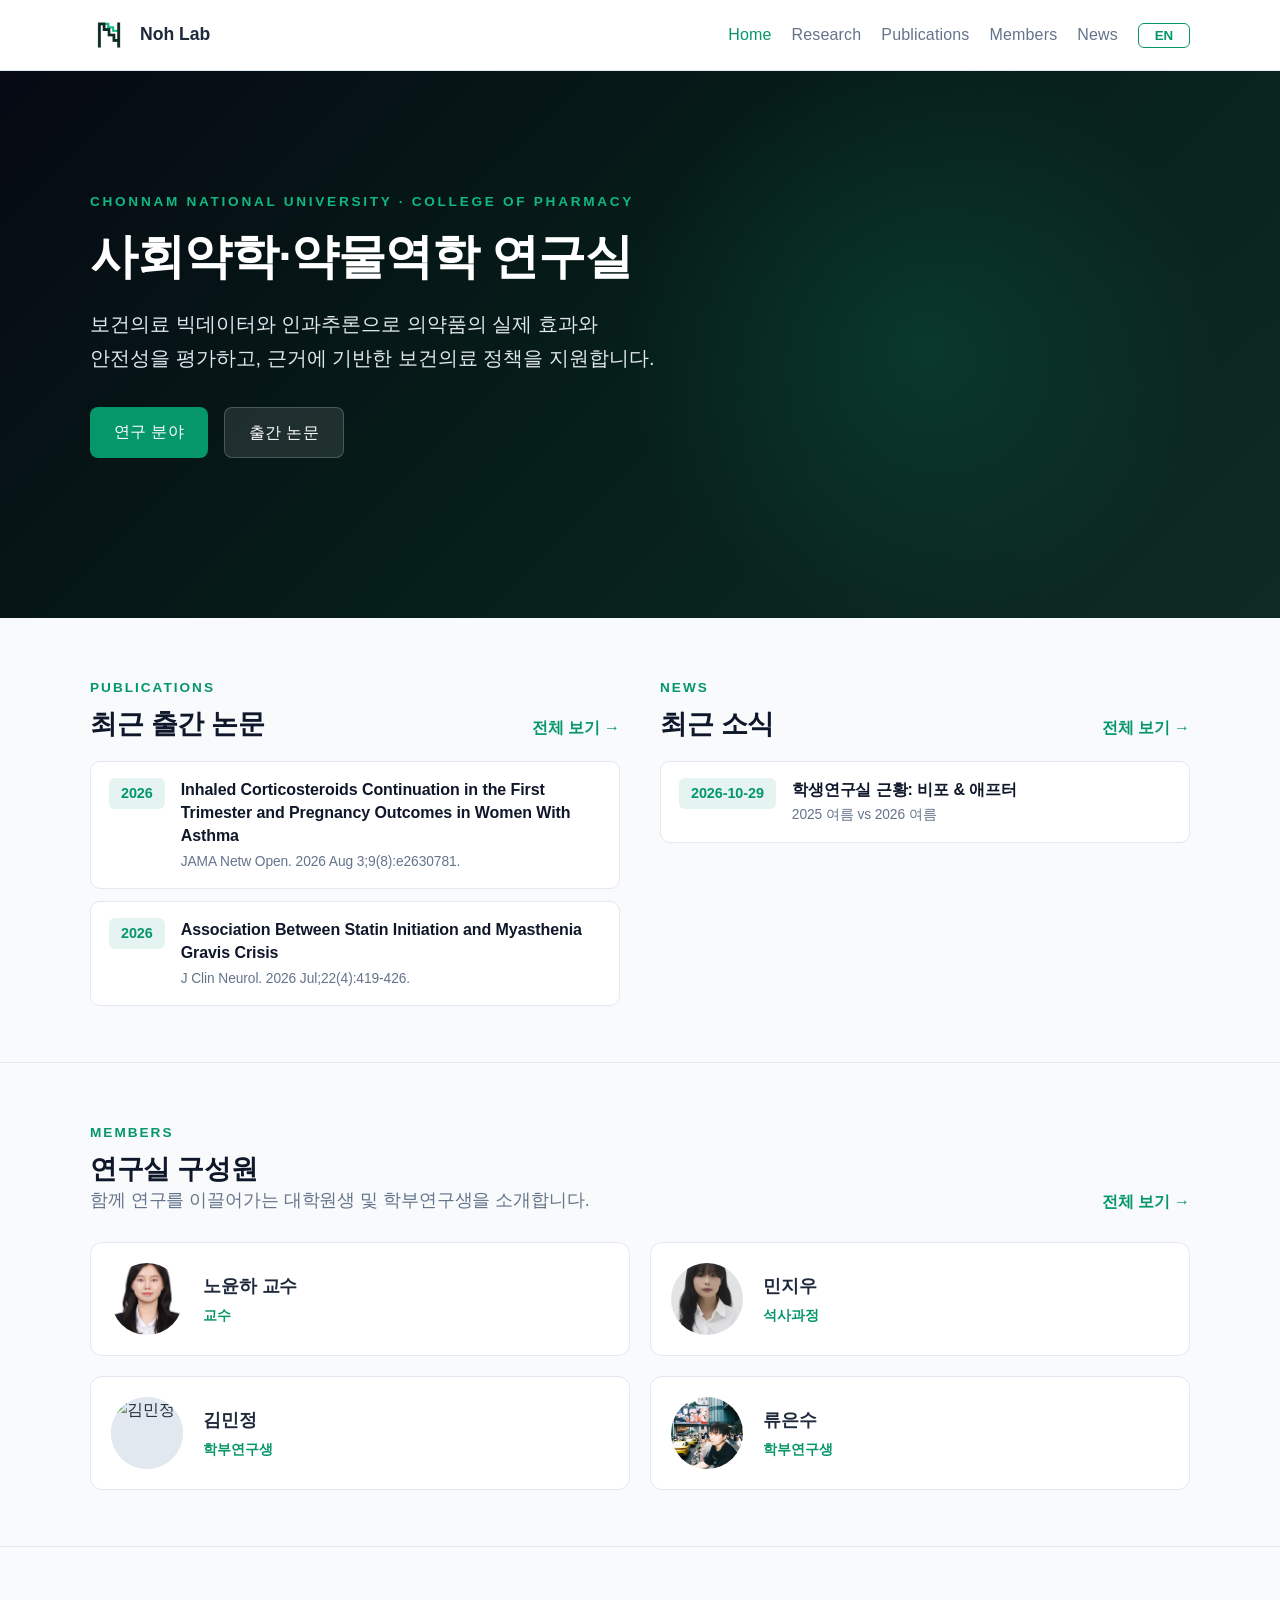
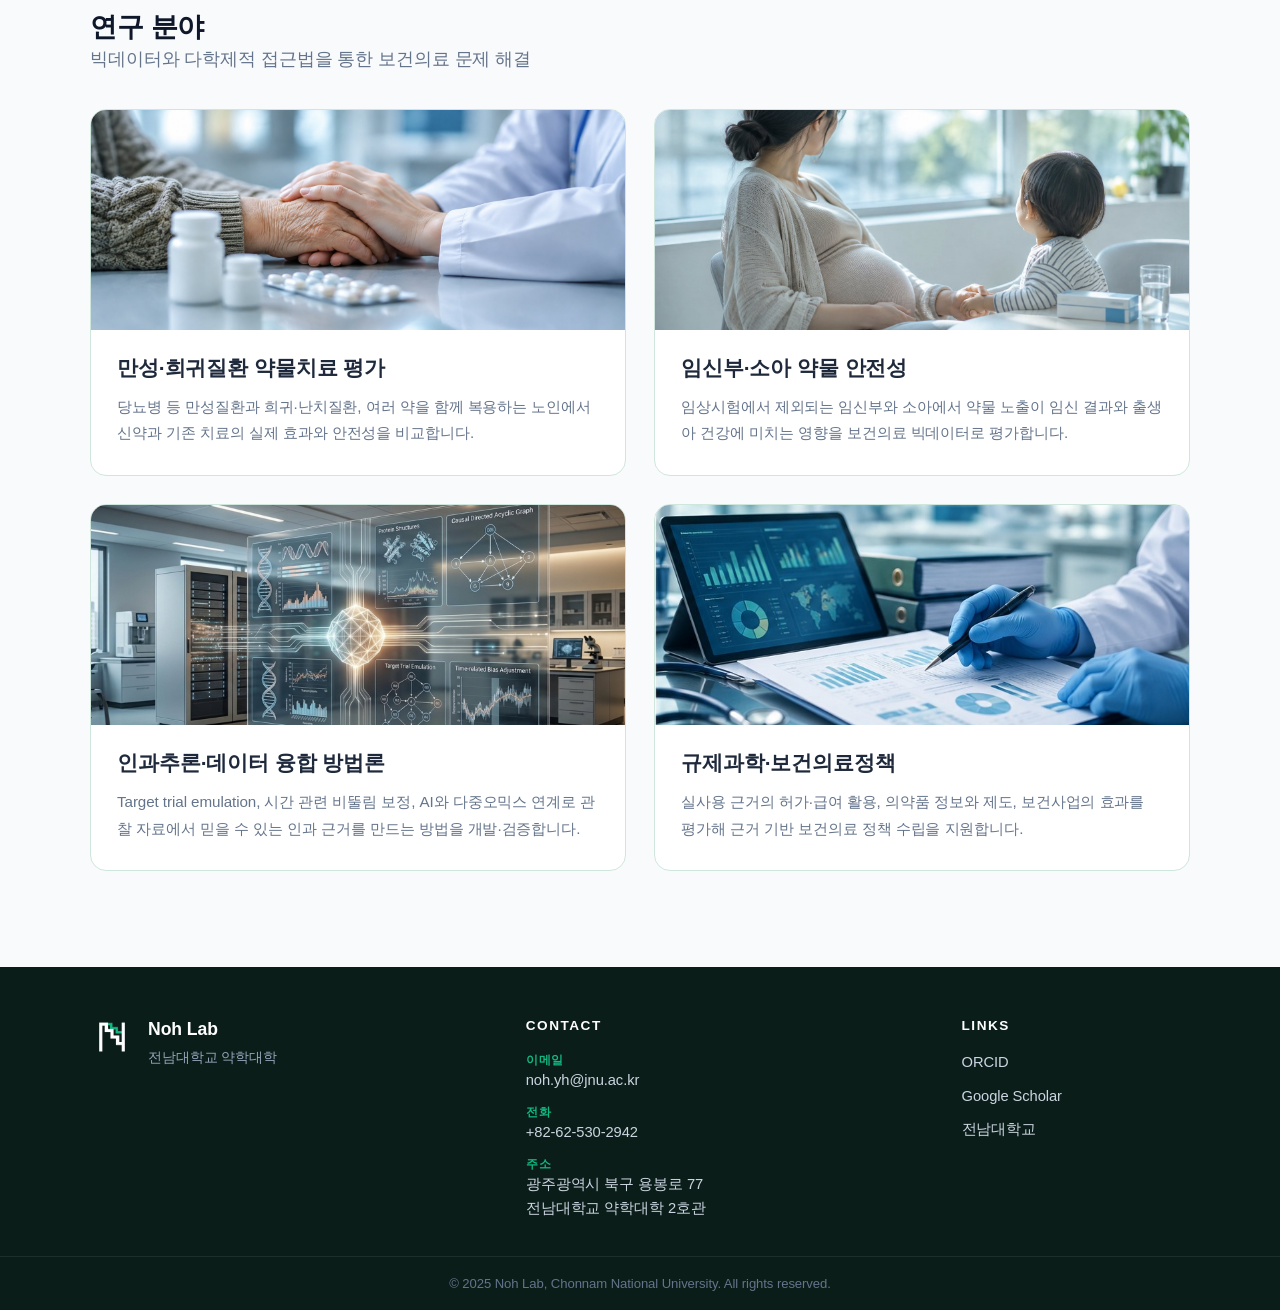
==== commit ea73dac7: "remove_search_image" ====
--- a/index.html
+++ b/index.html
@@ -7,11 +7,12 @@
   <meta property="og:type" content="website">
   <meta property="og:site_name" content="Noh Lab">
   <meta property="og:title" content="Noh Lab | 전남대학교 약학대학">
-  <meta property="og:description" content="전남대학교 약학대학 사회약학연구실(노윤하 교수)">
+  <meta property="og:description" content="전남대학교 약학대학 사회약학연구실">
   <meta property="og:url" content="https://nohlab-research.github.io/">
   <meta property="og:image" content="https://nohlab-research.github.io/images/og-image.jpg">
   <meta property="og:image:width" content="1200">
   <meta property="og:image:height" content="630">
+  <meta name="robots" content="max-image-preview:none">
   <meta name="twitter:card" content="summary_large_image">
   <meta name="description" content="전남대학교 약학대학 노윤하 교수 연구실(사회약학 & 약물역학 연구실) 공식 홈페이지입니다. 보건의료 빅데이터 분석, Real-World Evidence(RWE), 약물 안전성 및 보건의료 정책 연구를 수행합니다.">
   <meta name="keywords" content="노윤하, 노윤하 교수, 전남대학교 약학대학, 사회약학, 약물역학, 사회약학 연구실, 약물역학 연구실, 약대 연구실, 약학 연구실, RWD, RWE, 보건의료 빅데이터">
--- a/css/style.css
+++ b/css/style.css
@@ -141,12 +141,18 @@
 .pub-rep[open] > summary::after { transform: rotate(-135deg); }
 .pub-rep:not([open]) { margin-bottom: 28px; }
 .pub-rep:not([open]) > summary { margin-bottom: 0; }
-.pub-sec-all { margin-bottom: 24px; }
+.pub-total { display: inline-flex; align-items: baseline; gap: 8px; margin: 0 0 28px; color: var(--text-muted); font-weight: 600; }
+.pub-total strong { color: var(--primary-color); font-size: 1.5rem; font-weight: 800; }
 .pub-number-year { font-size: 0.8rem; }
 .pub-if { display: inline-block; font-style: normal; font-size: 0.75rem; font-weight: 700; color: var(--primary-dark); background: #ecfdf5; border-radius: 4px; padding: 1px 7px; margin-left: 4px; }
 .pub-list { list-style: none; display: flex; flex-direction: column; gap: 12px; }
-.pub-year-heading { margin-top: 28px; }
-.pub-year-heading:first-child { margin-top: 0; }
+.pub-year-block { margin-top: 16px; }
+.pub-year-block:first-child { margin-top: 0; }
+.pub-year-group > summary { list-style: none; cursor: pointer; margin-bottom: 12px; }
+.pub-year-group > summary::-webkit-details-marker { display: none; }
+.pub-year-group > summary h2::after { content: ""; width: 8px; height: 8px; border-right: 2px solid var(--text-muted); border-bottom: 2px solid var(--text-muted); transform: rotate(-135deg); margin-left: auto; margin-right: 6px; transition: transform 0.2s; }
+.pub-year-group:not([open]) > summary h2::after { transform: rotate(45deg); }
+.pub-year-group:not([open]) > summary { margin-bottom: 0; }
 .pub-year-heading h2 {
   display: flex; align-items: center; gap: 12px; font-size: 1.6rem; font-weight: 800;
   padding-bottom: 8px; border-bottom: 2px solid var(--primary-color);
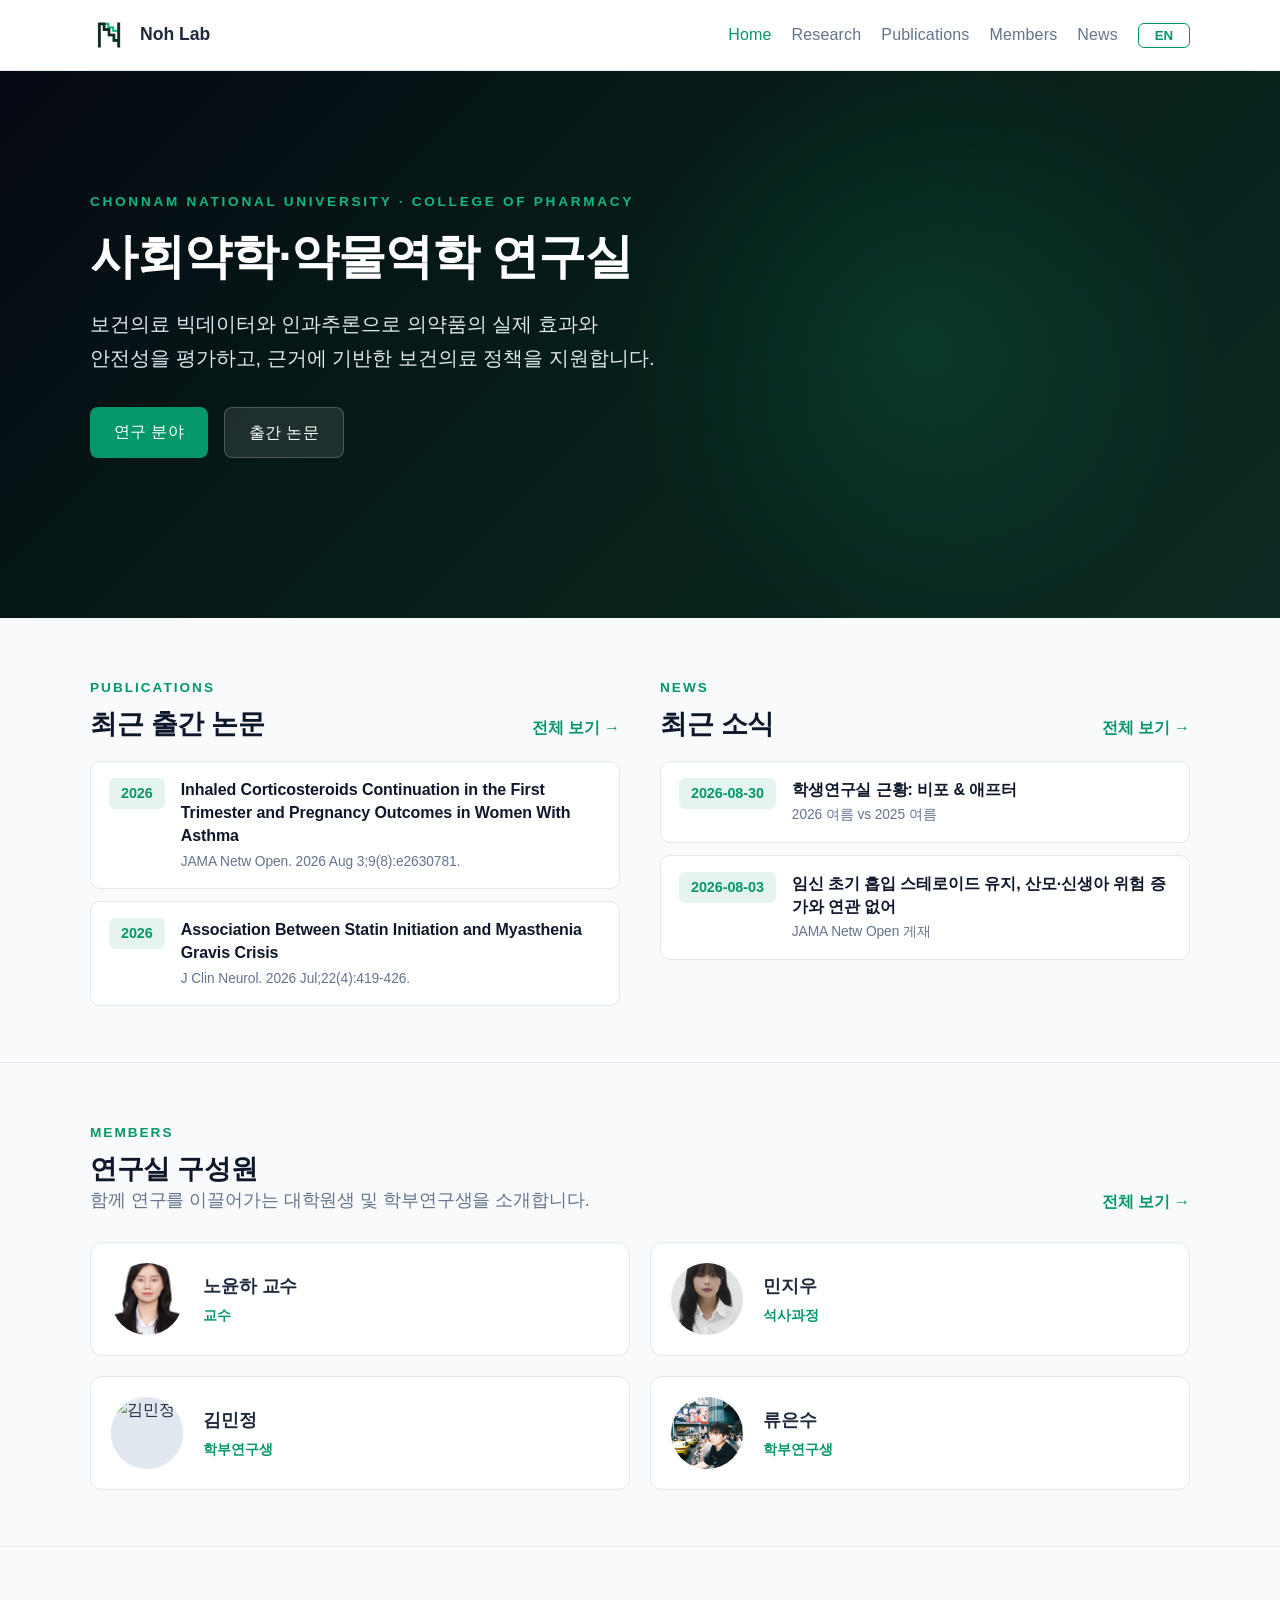
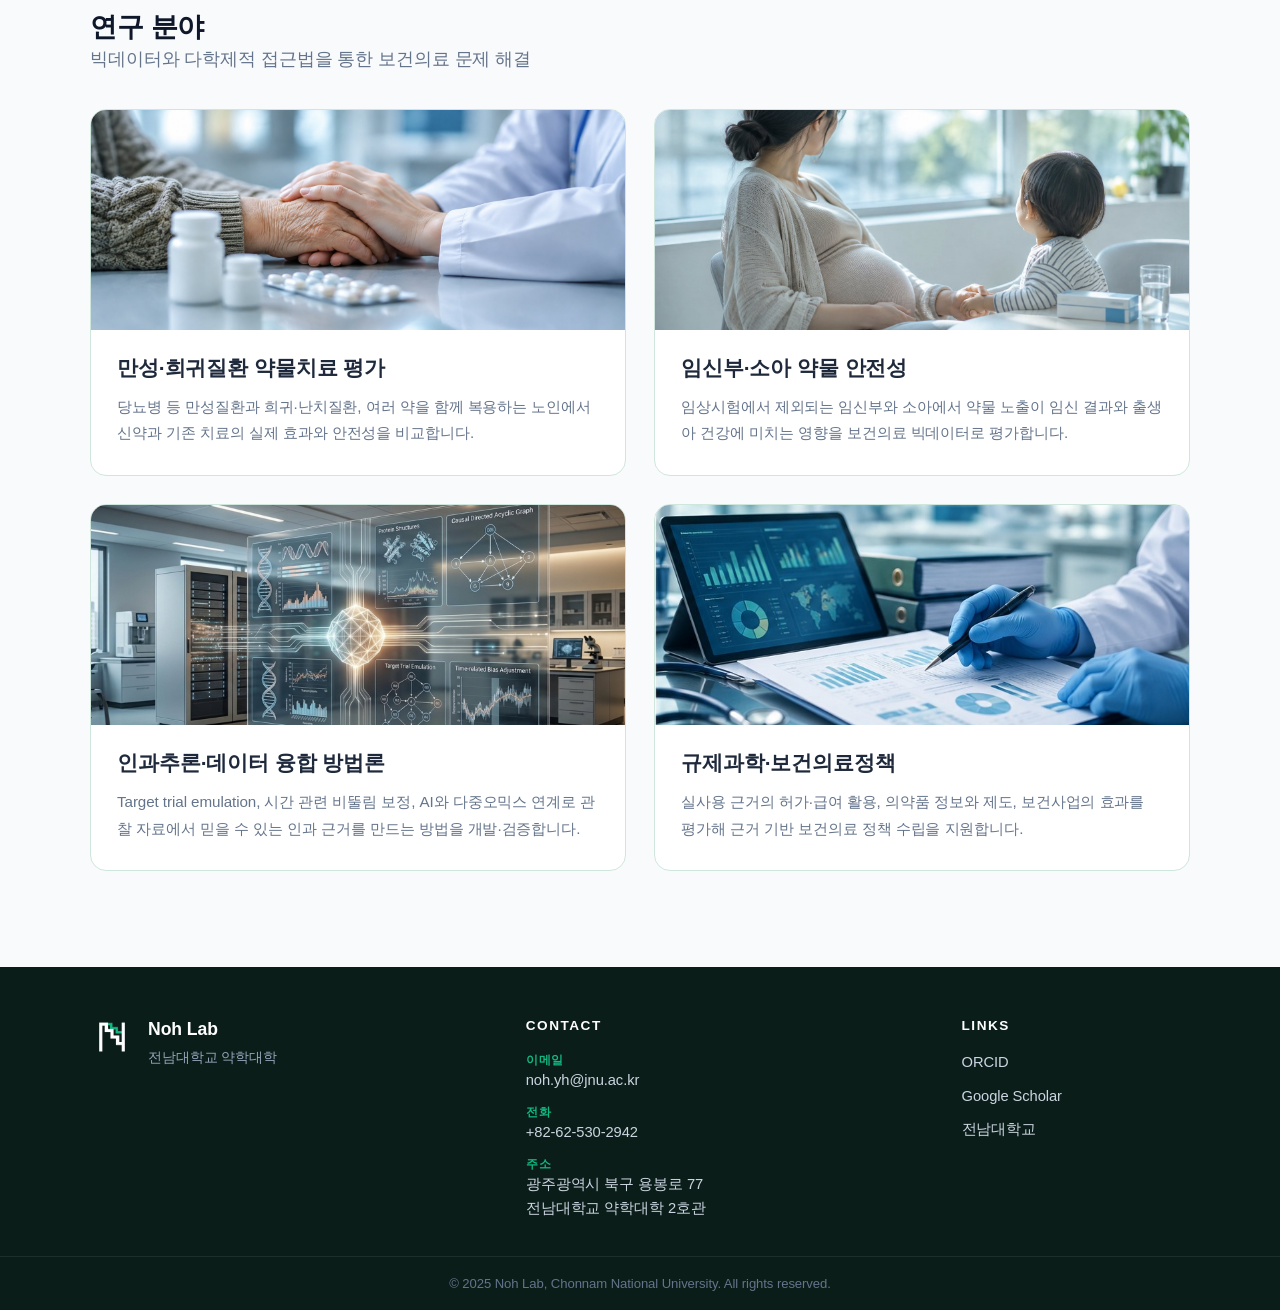
==== commit b07d0570: "브라우저가 예전 css/js를 쓰지 않도록 파일 주소에 버전(?v=20261118) 추가; 영문 표현 수정(교수 직함, 석사과정, 홈 구성원 소개, 연구 분야 설명) Co-Auth" ====
--- a/index.html
+++ b/index.html
@@ -21,7 +21,7 @@
   <link rel="preconnect" href="https://fonts.googleapis.com">
   <link rel="preconnect" href="https://fonts.gstatic.com" crossorigin>
   <link rel="stylesheet" href="https://cdn.jsdelivr.net/gh/orioncactus/pretendard/dist/web/static/pretendard.css">
-  <link rel="stylesheet" href="css/style.css">
+  <link rel="stylesheet" href="css/style.css?v=20261118">
 </head>
 <body>
   <header class="site-header">
@@ -201,10 +201,10 @@
     <div class="footer-bottom">&copy; 2025 Noh Lab, Chonnam National University. All rights reserved.</div>
   </footer>
 
-  <script src="js/main.js"></script>
-  <script src="js/home-feed.js"></script>
-  <script src="js/i18n.js"></script>
-  <script src="js/i18n-extra.js"></script>
-  <script src="js/nav.js"></script>
+  <script src="js/main.js?v=20261118"></script>
+  <script src="js/home-feed.js?v=20261118"></script>
+  <script src="js/i18n.js?v=20261118"></script>
+  <script src="js/i18n-extra.js?v=20261118"></script>
+  <script src="js/nav.js?v=20261118"></script>
 </body>
 </html>
--- a/css/style.css
+++ b/css/style.css
@@ -134,13 +134,7 @@
 /* ---------- Publications ---------- */
 .pub-sec-title { display: flex; align-items: baseline; gap: 8px; margin: 0 0 16px; padding-bottom: 8px; border-bottom: 2px solid var(--primary-color); font-size: 1.35rem; font-weight: 800; color: var(--text-main); }
 .pub-sec-count { font-size: 0.9rem; font-weight: 700; color: var(--primary-color); }
-.pub-rep { margin-bottom: 44px; }
-.pub-rep > summary { list-style: none; cursor: pointer; }
-.pub-rep > summary::-webkit-details-marker { display: none; }
-.pub-rep > summary::after { content: ""; width: 8px; height: 8px; border-right: 2px solid var(--text-muted); border-bottom: 2px solid var(--text-muted); transform: rotate(45deg); margin-left: auto; margin-right: 6px; align-self: center; transition: transform 0.2s; }
-.pub-rep[open] > summary::after { transform: rotate(-135deg); }
-.pub-rep:not([open]) { margin-bottom: 28px; }
-.pub-rep:not([open]) > summary { margin-bottom: 0; }
+.pub-list[hidden] { display: none; }
 .pub-total { display: inline-flex; align-items: baseline; gap: 8px; margin: 0 0 28px; color: var(--text-muted); font-weight: 600; }
 .pub-total strong { color: var(--primary-color); font-size: 1.5rem; font-weight: 800; }
 .pub-number-year { font-size: 0.8rem; }
@@ -275,6 +269,11 @@
 .news-filter.active { background: var(--primary-color); border-color: var(--primary-color); color: #fff; }
 .news-filter-count { font-size: 0.75rem; font-weight: 700; opacity: 0.7; }
 .news-cat { display: inline-block; background: #ecfdf5; color: var(--primary-color); font-size: 0.78rem; font-weight: 700; padding: 2px 10px; border-radius: 6px; }
+.news-img-contain { object-fit: contain; background: #fff; }
+.news-body p { white-space: pre-line; }
+.news-links { display: flex; flex-wrap: wrap; gap: 4px 16px; margin-top: 10px; }
+.news-link { font-size: 0.88rem; font-weight: 600; color: var(--primary-color); text-decoration: none; }
+.news-link:hover { text-decoration: underline; }
 .news-thumbs { display: flex; gap: 6px; padding: 8px 12px 0; overflow-x: auto; }
 .news-thumb { flex: 0 0 auto; width: 52px; height: 40px; padding: 0; border: 2px solid transparent; border-radius: 6px; overflow: hidden; cursor: pointer; background: #e2e8f0; }
 .news-thumb img { width: 100%; height: 100%; object-fit: cover; display: block; }
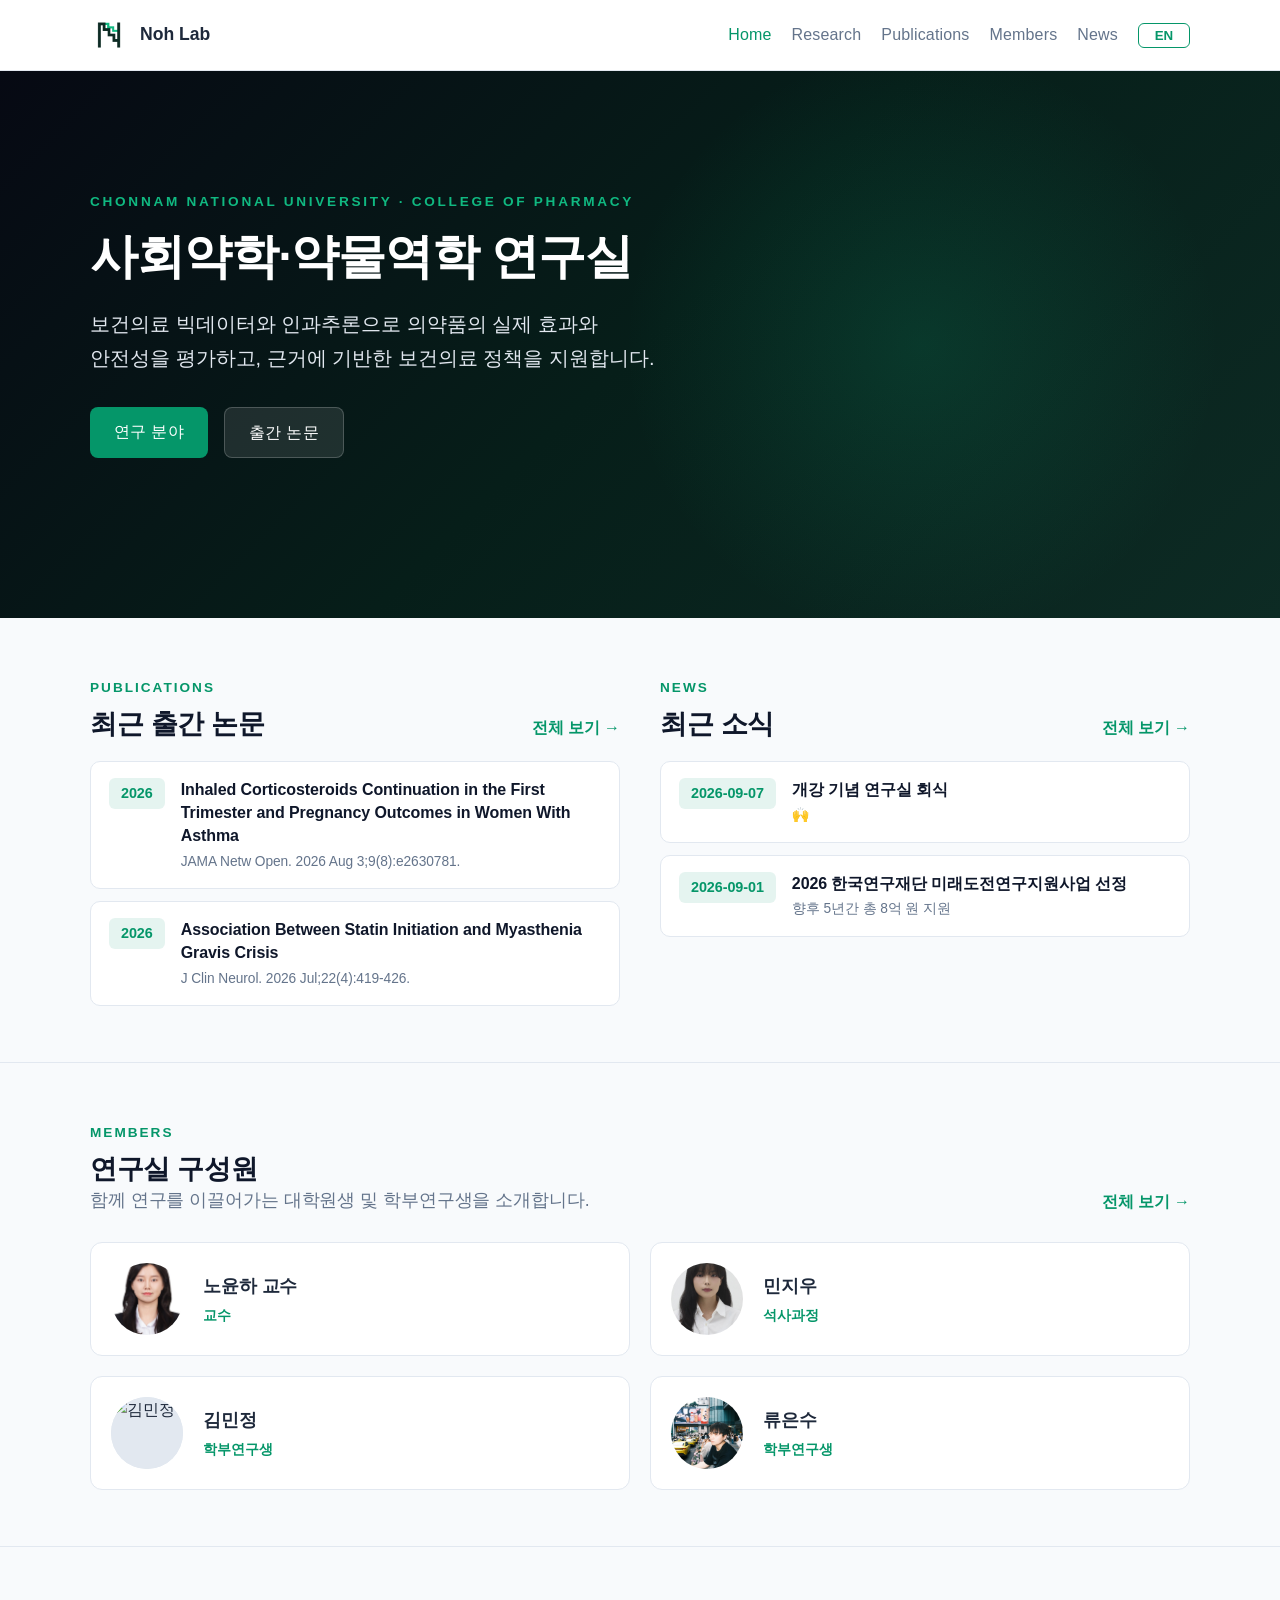
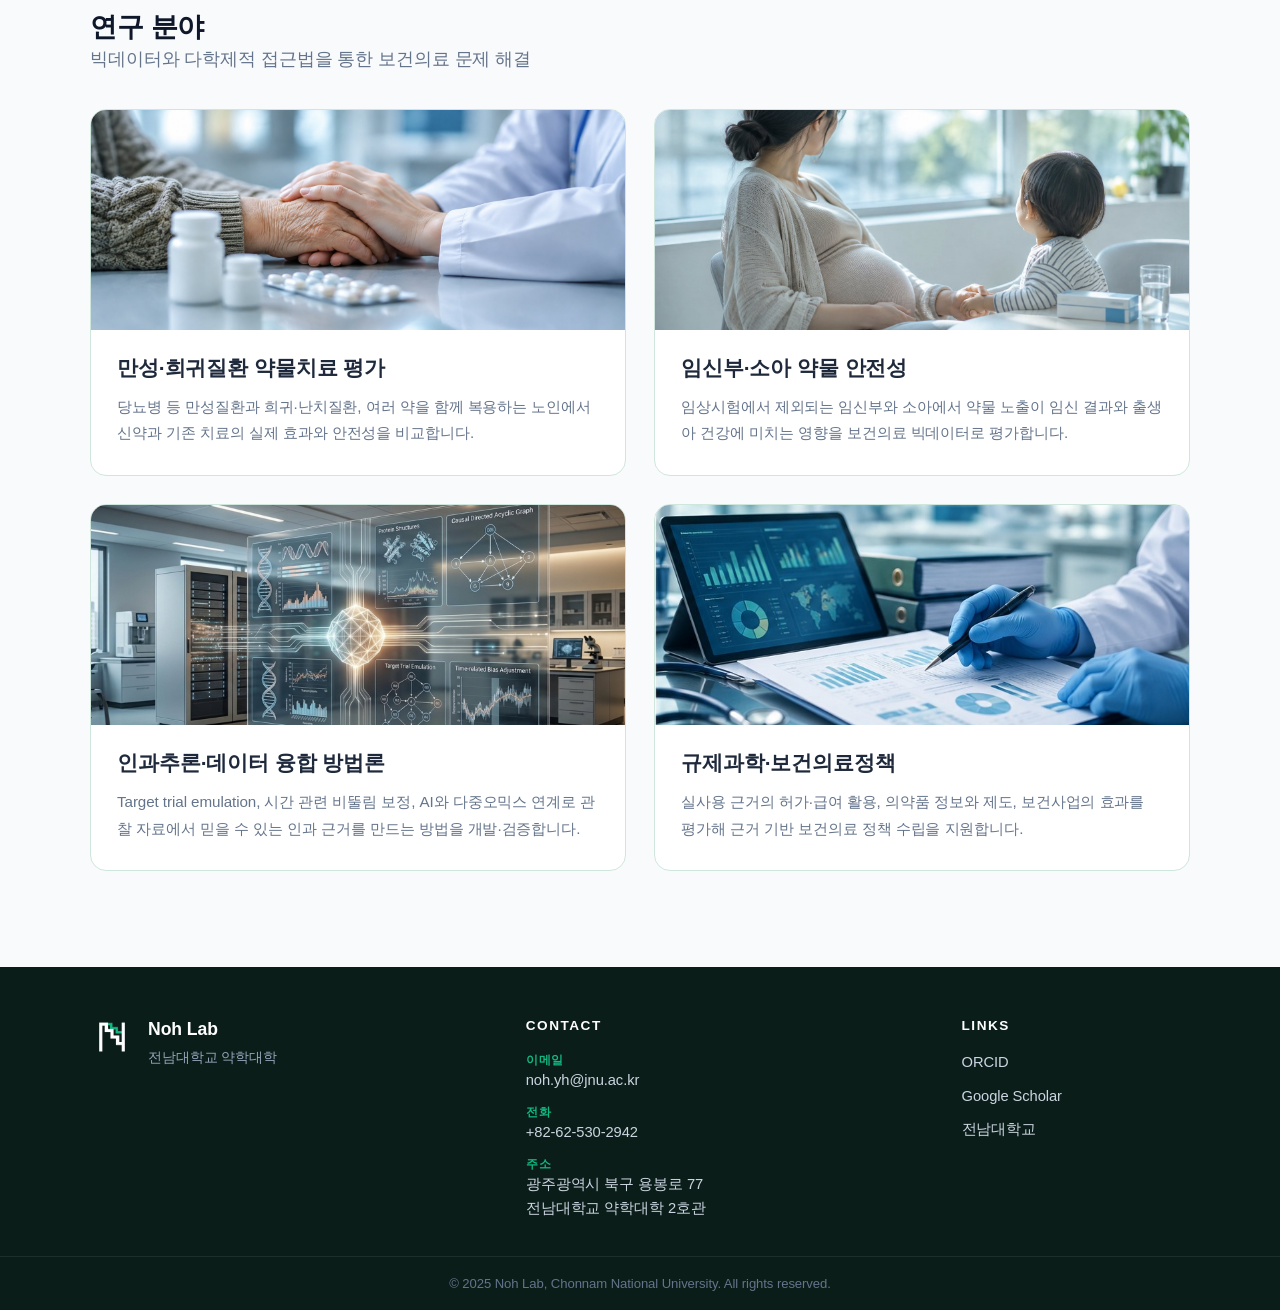
==== commit 1325c73b: "소식 시안: 미래도전 카드 단순화, 감사패 사진 2장, 개강 회식(사진·동영상), 소식 동영상 지원 Co-Authored-By: Claude Opus 5.5 <noreply@ant" ====
--- a/index.html
+++ b/index.html
@@ -21,7 +21,7 @@
   <link rel="preconnect" href="https://fonts.googleapis.com">
   <link rel="preconnect" href="https://fonts.gstatic.com" crossorigin>
   <link rel="stylesheet" href="https://cdn.jsdelivr.net/gh/orioncactus/pretendard/dist/web/static/pretendard.css">
-  <link rel="stylesheet" href="css/style.css?v=20261118">
+  <link rel="stylesheet" href="css/style.css?v=20261118b">
 </head>
 <body>
   <header class="site-header">
@@ -201,10 +201,10 @@
     <div class="footer-bottom">&copy; 2025 Noh Lab, Chonnam National University. All rights reserved.</div>
   </footer>
 
-  <script src="js/main.js?v=20261118"></script>
-  <script src="js/home-feed.js?v=20261118"></script>
-  <script src="js/i18n.js?v=20261118"></script>
-  <script src="js/i18n-extra.js?v=20261118"></script>
-  <script src="js/nav.js?v=20261118"></script>
+  <script src="js/main.js?v=20261118b"></script>
+  <script src="js/home-feed.js?v=20261118b"></script>
+  <script src="js/i18n.js?v=20261118b"></script>
+  <script src="js/i18n-extra.js?v=20261118b"></script>
+  <script src="js/nav.js?v=20261118b"></script>
 </body>
 </html>
--- a/css/style.css
+++ b/css/style.css
@@ -269,6 +269,11 @@
 .news-filter.active { background: var(--primary-color); border-color: var(--primary-color); color: #fff; }
 .news-filter-count { font-size: 0.75rem; font-weight: 700; opacity: 0.7; }
 .news-cat { display: inline-block; background: #ecfdf5; color: var(--primary-color); font-size: 0.78rem; font-weight: 700; padding: 2px 10px; border-radius: 6px; }
+.news-cover { line-height: 0; }
+.news-cover .news-img { display: block; }
+.news-video { height: auto; max-height: 380px; object-fit: contain; background: #000; display: block; width: 100%; }
+.news-thumb-video { position: relative; }
+.news-thumb-video::after { content: "▶"; position: absolute; inset: 0; display: flex; align-items: center; justify-content: center; color: #fff; font-size: 0.8rem; text-shadow: 0 0 4px rgba(0,0,0,.7); }
 .news-img-contain { object-fit: contain; background: #fff; }
 .news-body p { white-space: pre-line; }
 .news-links { display: flex; flex-wrap: wrap; gap: 4px 16px; margin-top: 10px; }
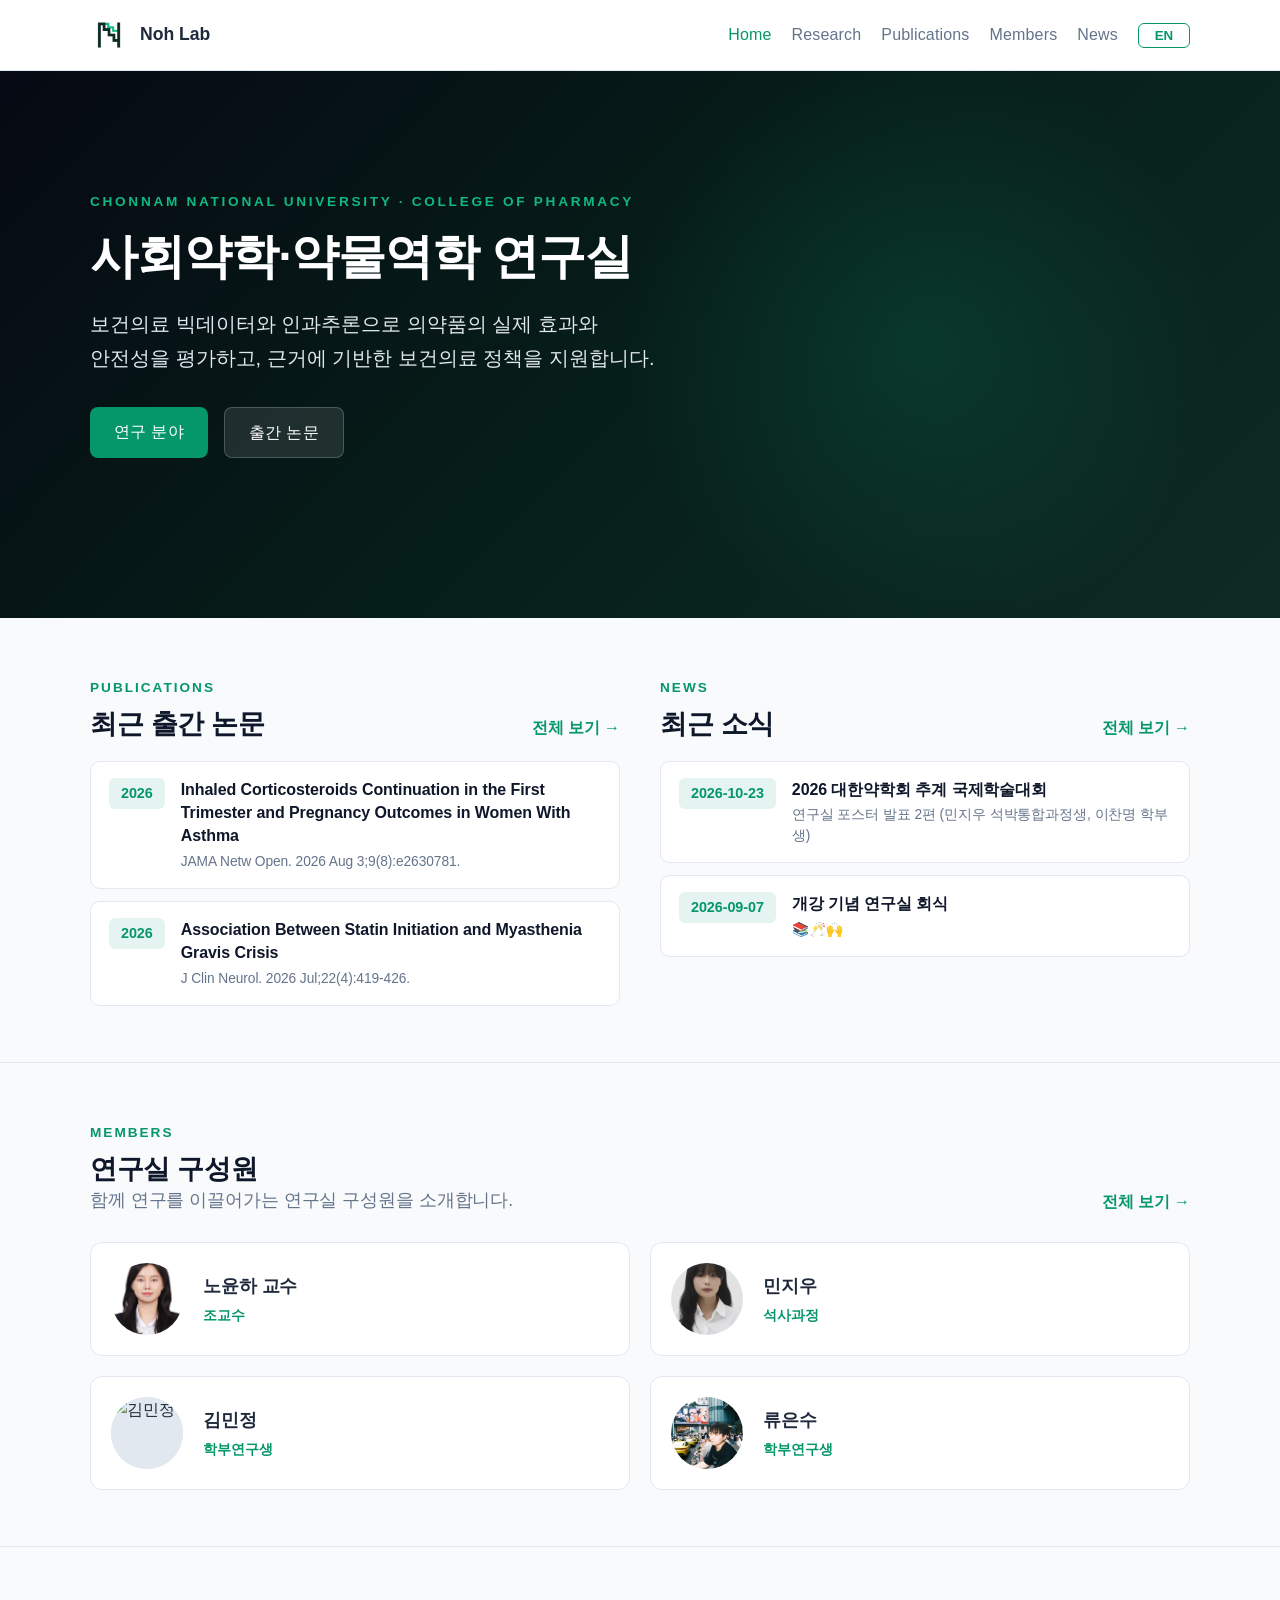
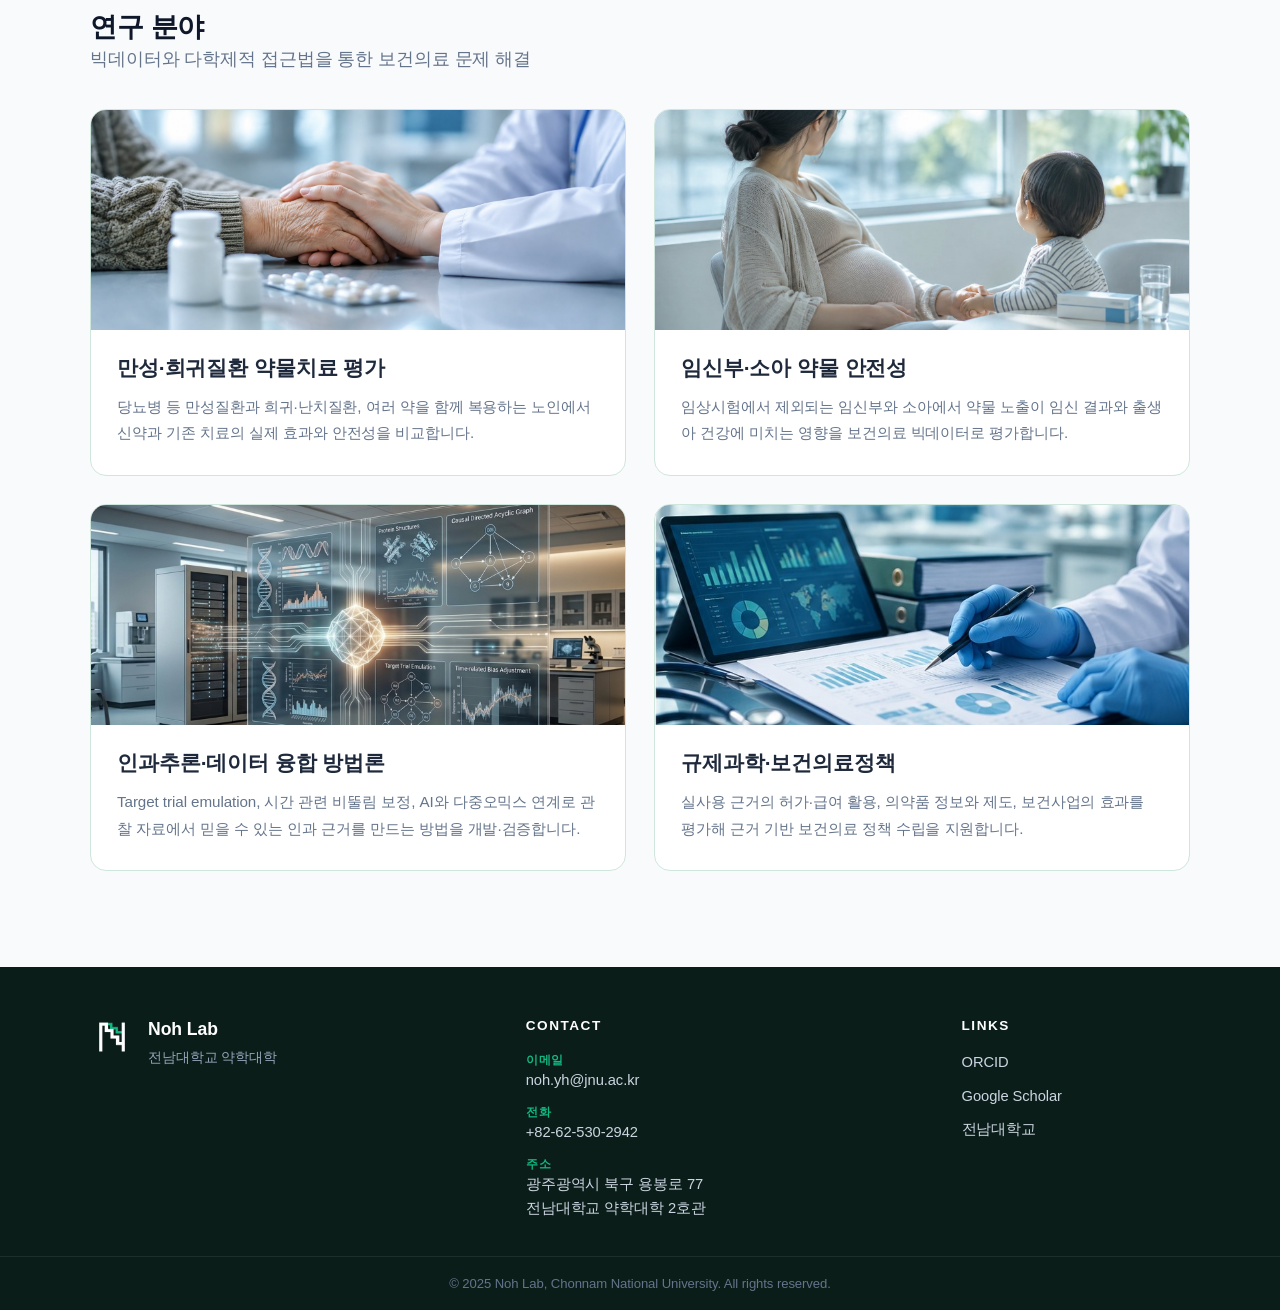
==== commit 94f3fc1d: "홈 구성원 소개 문구, 교수 직함 '조교수' Co-Authored-By: Claude Opus 5.5 <noreply@anthropic.com> Claude-Session: htt" ====
--- a/index.html
+++ b/index.html
@@ -21,7 +21,7 @@
   <link rel="preconnect" href="https://fonts.googleapis.com">
   <link rel="preconnect" href="https://fonts.gstatic.com" crossorigin>
   <link rel="stylesheet" href="https://cdn.jsdelivr.net/gh/orioncactus/pretendard/dist/web/static/pretendard.css">
-  <link rel="stylesheet" href="css/style.css?v=20261118b">
+  <link rel="stylesheet" href="css/style.css?v=20261118c">
 </head>
 <body>
   <header class="site-header">
@@ -92,7 +92,7 @@
           <div>
             <span class="tagline" style="color:var(--primary-color);" data-i18n="home_member_tag">Members</span>
             <h2 class="section-title" data-i18n="home_member_title">연구실 구성원</h2>
-            <p class="section-desc" style="margin-bottom:0;" data-i18n="home_member_sub">함께 연구를 이끌어가는 대학원생 및 학부연구생을 소개합니다.</p>
+            <p class="section-desc" style="margin-bottom:0;" data-i18n="home_member_sub">함께 연구를 이끌어가는 연구실 구성원을 소개합니다.</p>
           </div>
           <a class="see-all-link" href="members" data-i18n="see_all">전체 보기 →</a>
         </div>
@@ -101,7 +101,7 @@
             <div class="member-photo-wrapper"><img class="member-photo" src="images/professor.jpg" onerror="this.onerror=null; this.src='images/placeholder-avatar.svg'" alt="노윤하 교수"></div>
             <div class="member-info">
               <h4 data-i18n="mem_prof_name">노윤하 교수</h4>
-              <p class="role" data-i18n="mem_prof_role">Professor</p>
+              <p class="role" data-i18n="mem_prof_role">조교수</p>
             </div>
           </div>
           <div class="member-preview-card">
@@ -201,10 +201,10 @@
     <div class="footer-bottom">&copy; 2025 Noh Lab, Chonnam National University. All rights reserved.</div>
   </footer>
 
-  <script src="js/main.js?v=20261118b"></script>
-  <script src="js/home-feed.js?v=20261118b"></script>
-  <script src="js/i18n.js?v=20261118b"></script>
-  <script src="js/i18n-extra.js?v=20261118b"></script>
-  <script src="js/nav.js?v=20261118b"></script>
+  <script src="js/main.js?v=20261118c"></script>
+  <script src="js/home-feed.js?v=20261118c"></script>
+  <script src="js/i18n.js?v=20261118c"></script>
+  <script src="js/i18n-extra.js?v=20261118c"></script>
+  <script src="js/nav.js?v=20261118c"></script>
 </body>
 </html>
--- a/css/style.css
+++ b/css/style.css
@@ -271,7 +271,7 @@
 .news-cat { display: inline-block; background: #ecfdf5; color: var(--primary-color); font-size: 0.78rem; font-weight: 700; padding: 2px 10px; border-radius: 6px; }
 .news-cover { line-height: 0; }
 .news-cover .news-img { display: block; }
-.news-video { height: auto; max-height: 380px; object-fit: contain; background: #000; display: block; width: 100%; }
+.news-video { height: 180px; object-fit: contain; background: #fff; display: block; width: 100%; }
 .news-thumb-video { position: relative; }
 .news-thumb-video::after { content: "▶"; position: absolute; inset: 0; display: flex; align-items: center; justify-content: center; color: #fff; font-size: 0.8rem; text-shadow: 0 0 4px rgba(0,0,0,.7); }
 .news-img-contain { object-fit: contain; background: #fff; }
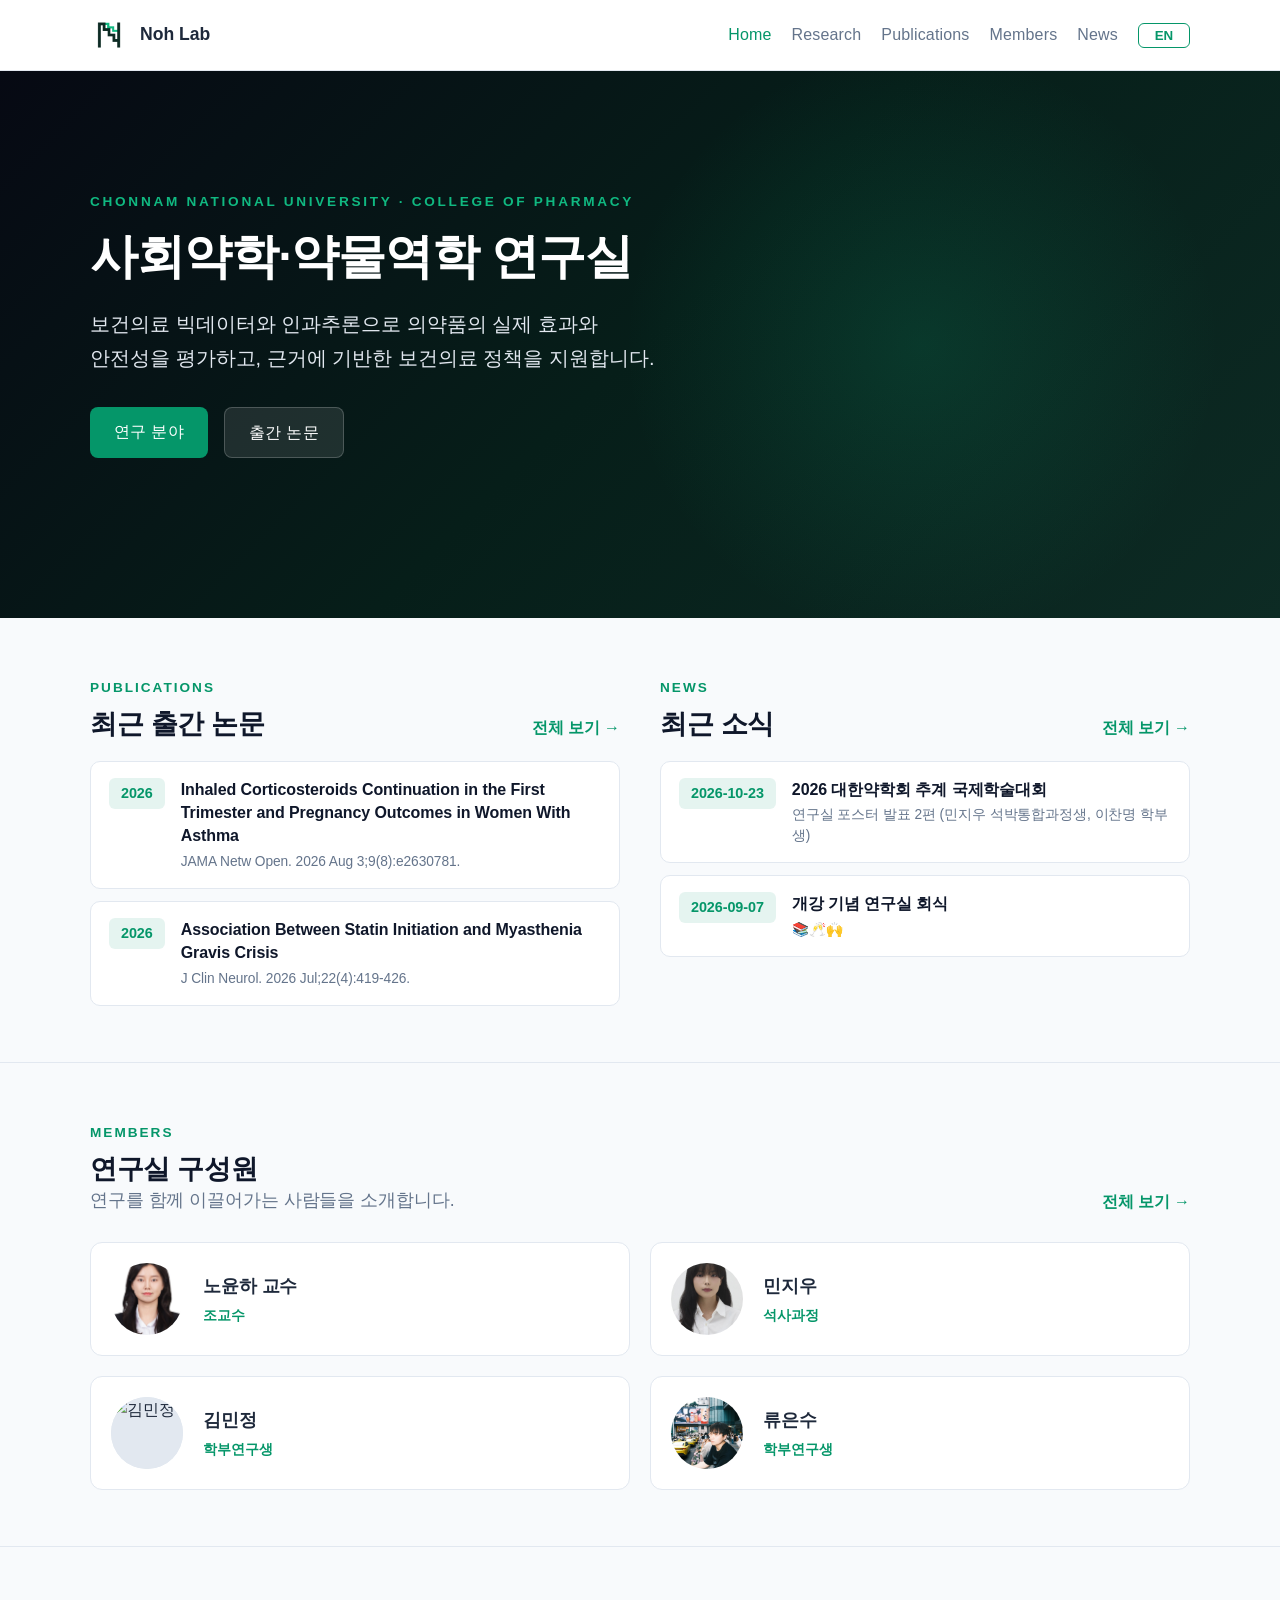
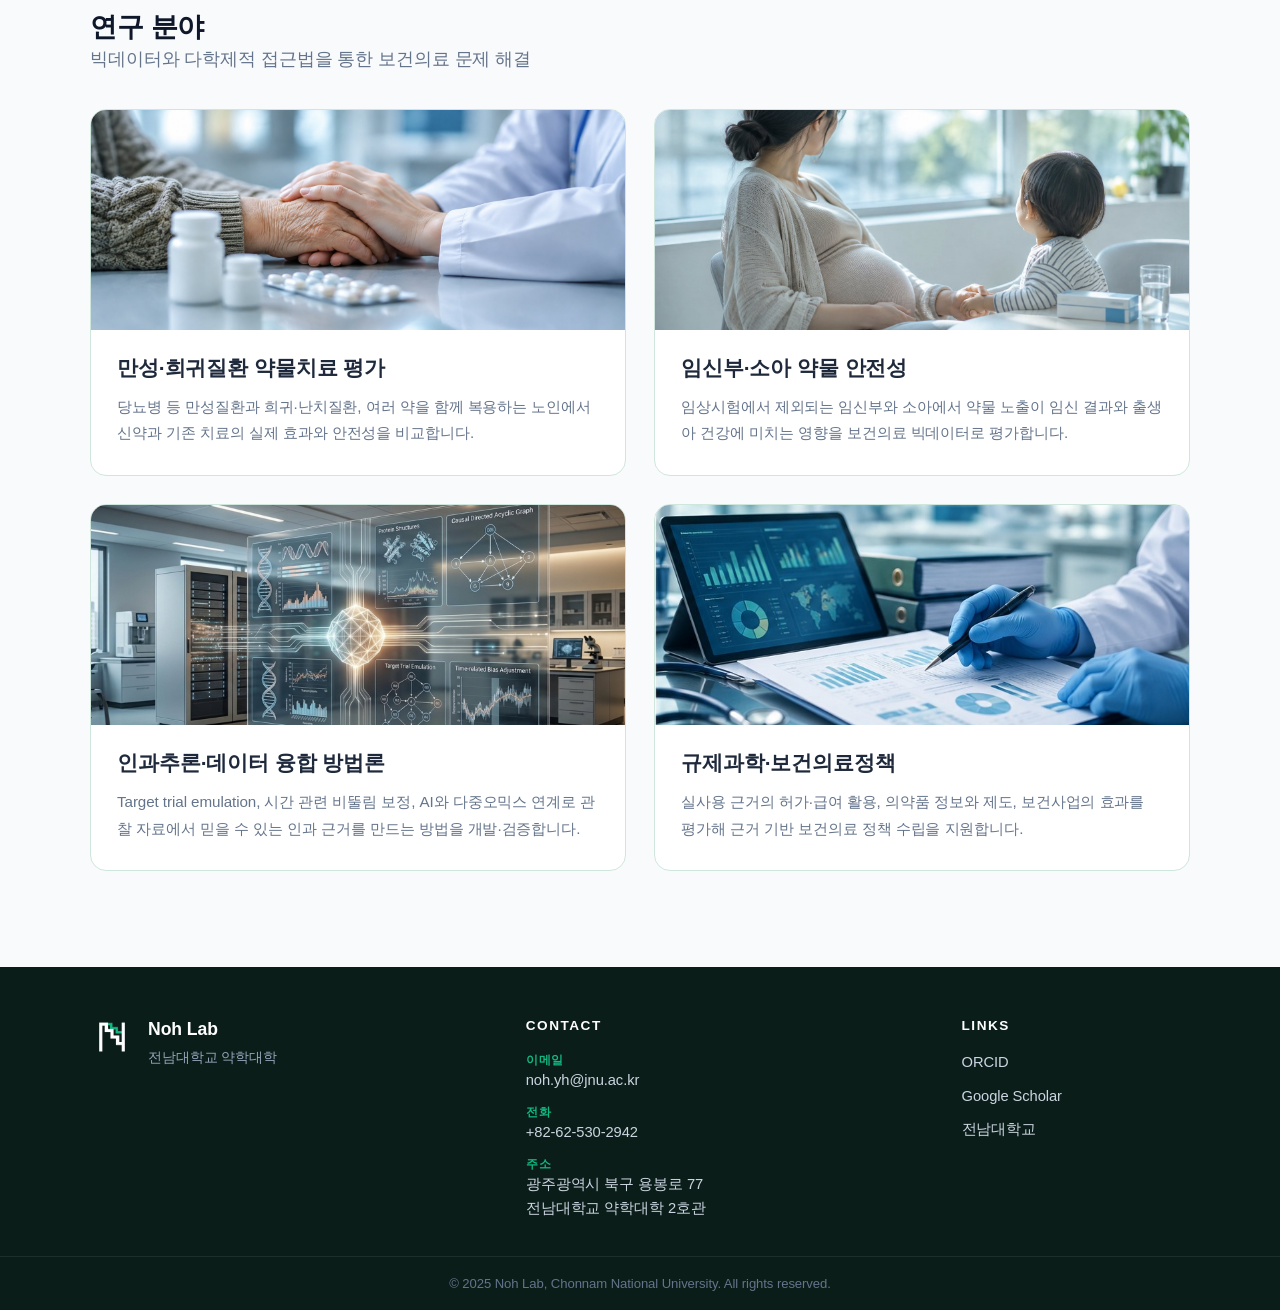
==== commit 26100e8c: "수상 소식 3번째 사진 축소, 홈 구성원 소개 문구 Co-Authored-By: Claude Opus 5.5 <noreply@anthropic.com> Claude-Session:" ====
--- a/index.html
+++ b/index.html
@@ -92,7 +92,7 @@
           <div>
             <span class="tagline" style="color:var(--primary-color);" data-i18n="home_member_tag">Members</span>
             <h2 class="section-title" data-i18n="home_member_title">연구실 구성원</h2>
-            <p class="section-desc" style="margin-bottom:0;" data-i18n="home_member_sub">함께 연구를 이끌어가는 연구실 구성원을 소개합니다.</p>
+            <p class="section-desc" style="margin-bottom:0;" data-i18n="home_member_sub">연구를 함께 이끌어가는 사람들을 소개합니다.</p>
           </div>
           <a class="see-all-link" href="members" data-i18n="see_all">전체 보기 →</a>
         </div>
